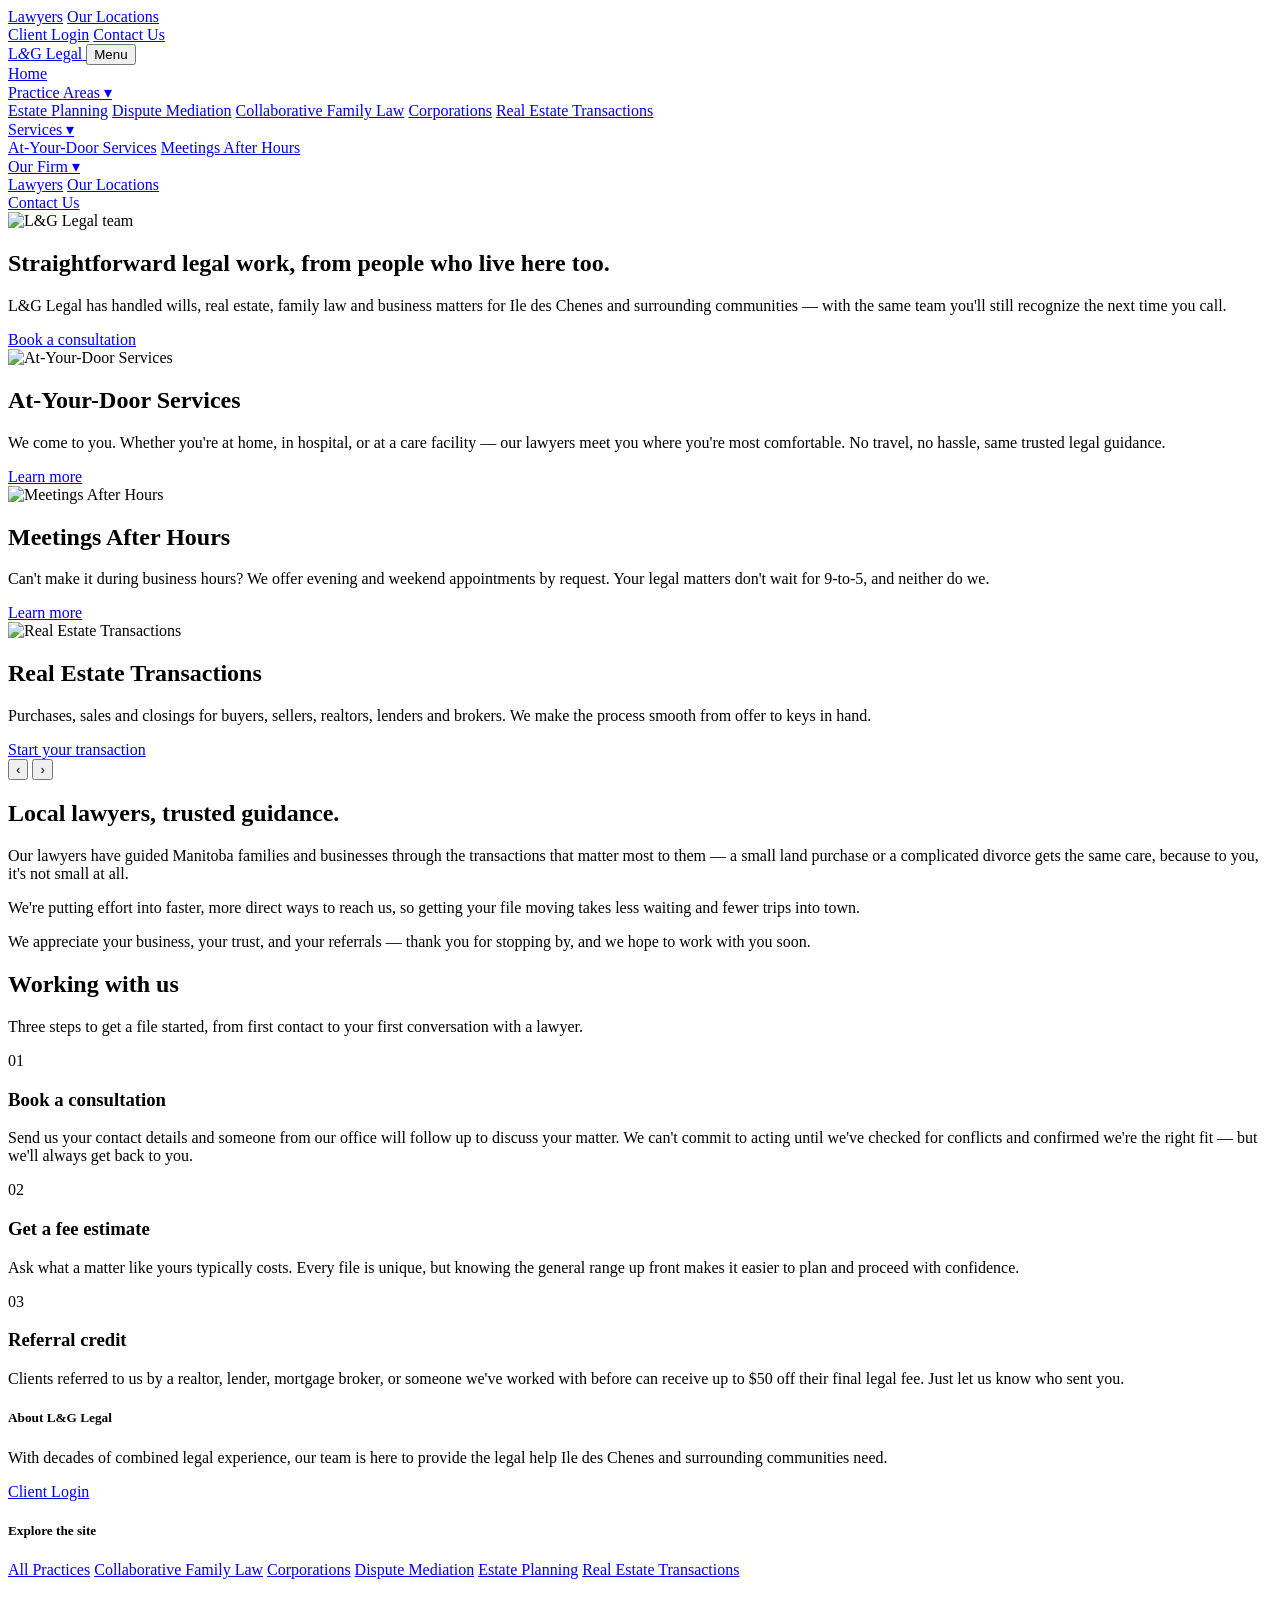
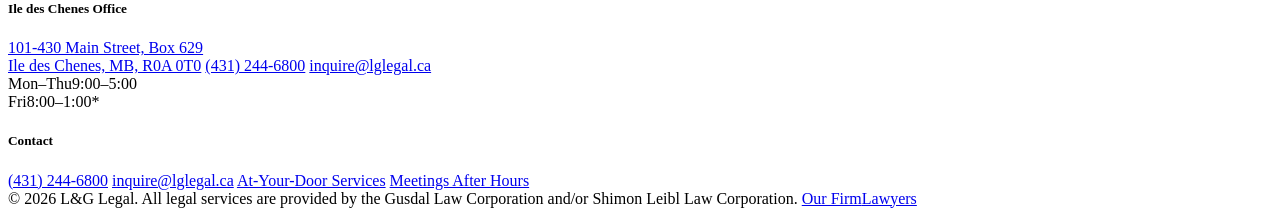
==== index.html @ 97874a37 "Add files via upload" ====
<!DOCTYPE html>
<html lang="en">
<head>
<meta charset="UTF-8">
<meta name="viewport" content="width=device-width, initial-scale=1, viewport-fit=cover">
<title>L&G Legal — Ile des Chenes, Manitoba</title>
<link rel="icon" type="image/svg+xml" href="data:image/svg+xml,<svg xmlns='http://www.w3.org/2000/svg' viewBox='0 0 100 100'><text y='.9em' font-size='90'>⚖</text></svg>">
<link rel="preconnect" href="https://fonts.googleapis.com">
<link rel="preconnect" href="https://fonts.gstatic.com" crossorigin>
<link href="https://fonts.googleapis.com/css2?family=Fraunces:ital,opsz,wght@0,9..144,400;0,9..144,500;0,9..144,600;1,9..144,500&family=Playfair+Display:ital,wght@0,400;0,500;0,600;0,700;1,400;1,500;1,600;1,700&family=Public+Sans:wght@400;500;600;700&display=swap" rel="stylesheet">
<link rel="stylesheet" href="css/styles.css">
</head>
<body>

<header class="site">
  <div class="topbar">
    <div class="wrap">
      <div class="topbar-left">
        <a href="lawyers.html">Lawyers</a>
        <a href="contact.html">Our Locations</a>
      </div>
      <div class="topbar-right">
        <a href="https://client.cosmolex.com" target="_blank" rel="noopener">Client Login</a>
        <a class="btn-contact-sm" href="contact.html">Contact Us</a>
      </div>
    </div>
  </div>
  <div class="wrap navbar">
    <a class="logo" href="index.html">
      <span class="mark">L<em>&</em>G</span>
      <span class="word">Legal</span>
    </a>
    <button class="menu-toggle" id="menuToggle" aria-expanded="false" aria-controls="mainNav">Menu</button>
    <nav class="main" id="mainNav">
      <a href="index.html">Home</a>
      <div class="has-drop" id="paDrop">
        <a href="practice-areas.html">Practice Areas <span class="caret">▾</span></a>
        <div class="dropdown">
          <a href="practice-areas.html#estate-planning">Estate Planning</a>
          <a href="practice-areas.html#dispute-mediation">Dispute Mediation</a>
          <a href="practice-areas.html#collaborative-family-law">Collaborative Family Law</a>
          <a href="practice-areas.html#corporations">Corporations</a>
          <a href="practice-areas.html#real-estate-transactions">Real Estate Transactions</a>
        </div>
      </div>
      <div class="has-drop" id="servicesDrop">
        <a href="#">Services <span class="caret">▾</span></a>
        <div class="dropdown">
          <a href="at-your-door.html">At-Your-Door Services</a>
          <a href="after-hours.html">Meetings After Hours</a>
        </div>
      </div>
      <div class="has-drop" id="firmDrop">
        <a href="lawyers.html">Our Firm <span class="caret">▾</span></a>
        <div class="dropdown">
          <a href="lawyers.html">Lawyers</a>
          <a href="contact.html">Our Locations</a>
        </div>
      </div>
      <a href="contact.html">Contact Us</a>
    </nav>
  </div>
</header>

<main>
  <section class="hero" id="home">
    <div class="hero-slider">
      <div class="slides" id="heroSlides">
        <div class="slide active" data-slide="0">
          <div class="slide-bg">
            <img src="https://encrypted-tbn0.gstatic.com/images?q=tbn:ANd9GcQMCLvrCQODWe3VtXK_-7Nd_adS1u2SfqwMgfTCoHMRag&s=10" alt="L&G Legal team">
          </div>
          <div class="slide-content">
            <h1>Straightforward legal work, from people who live here too.</h1>
            <p>L&G Legal has handled wills, real estate, family law and business matters for Ile des Chenes and surrounding communities — with the same team you'll still recognize the next time you call.</p>
            <a class="btn btn-primary" href="contact.html">Book a consultation</a>
          </div>
        </div>
        <div class="slide" data-slide="1">
          <div class="slide-bg">
            <img src="https://encrypted-tbn0.gstatic.com/images?q=tbn:ANd9GcQMCLvrCQODWe3VtXK_-7Nd_adS1u2SfqwMgfTCoHMRag&s=10" alt="At-Your-Door Services">
          </div>
          <div class="slide-content">
            <h1>At-Your-Door Services</h1>
            <p>We come to you. Whether you're at home, in hospital, or at a care facility — our lawyers meet you where you're most comfortable. No travel, no hassle, same trusted legal guidance.</p>
            <a class="btn btn-primary" href="at-your-door.html">Learn more</a>
          </div>
        </div>
        <div class="slide" data-slide="2">
          <div class="slide-bg">
            <img src="https://encrypted-tbn0.gstatic.com/images?q=tbn:ANd9GcQMCLvrCQODWe3VtXK_-7Nd_adS1u2SfqwMgfTCoHMRag&s=10" alt="Meetings After Hours">
          </div>
          <div class="slide-content">
            <h1>Meetings After Hours</h1>
            <p>Can't make it during business hours? We offer evening and weekend appointments by request. Your legal matters don't wait for 9-to-5, and neither do we.</p>
            <a class="btn btn-primary" href="after-hours.html">Learn more</a>
          </div>
        </div>
        <div class="slide" data-slide="3">
          <div class="slide-bg">
            <img src="https://encrypted-tbn0.gstatic.com/images?q=tbn:ANd9GcQMCLvrCQODWe3VtXK_-7Nd_adS1u2SfqwMgfTCoHMRag&s=10" alt="Real Estate Transactions">
          </div>
          <div class="slide-content">
            <h1>Real Estate Transactions</h1>
            <p>Purchases, sales and closings for buyers, sellers, realtors, lenders and brokers. We make the process smooth from offer to keys in hand.</p>
            <a class="btn btn-primary" href="practice-areas.html#real-estate-transactions">Start your transaction</a>
          </div>
        </div>
      </div>
      <button class="slider-nav prev" id="prevSlide" aria-label="Previous slide">‹</button>
      <button class="slider-nav next" id="nextSlide" aria-label="Next slide">›</button>
      <div class="slider-dots" id="sliderDots"></div>
    </div>
  </section>

  <section class="about" id="about">
    <div class="wrap">
      <div>
        <h2>Local lawyers, trusted guidance.</h2>
        <p>Our lawyers have guided Manitoba families and businesses through the transactions that matter most to them — a small land purchase or a complicated divorce gets the same care, because to you, it's not small at all.</p>
        <p>We're putting effort into faster, more direct ways to reach us, so getting your file moving takes less waiting and fewer trips into town.</p>
        <p>We appreciate your business, your trust, and your referrals — thank you for stopping by, and we hope to work with you soon.</p>
      </div>
    </div>
  </section>

  <section class="process" id="process">
    <div class="wrap">
      <div class="section-head">
        <h2>Working with us</h2>
        <p>Three steps to get a file started, from first contact to your first conversation with a lawyer.</p>
      </div>
      <div class="steps">
        <div class="step">
          <span class="n">01</span>
          <h3>Book a consultation</h3>
          <p>Send us your contact details and someone from our office will follow up to discuss your matter. We can't commit to acting until we've checked for conflicts and confirmed we're the right fit — but we'll always get back to you.</p>
        </div>
        <div class="step">
          <span class="n">02</span>
          <h3>Get a fee estimate</h3>
          <p>Ask what a matter like yours typically costs. Every file is unique, but knowing the general range up front makes it easier to plan and proceed with confidence.</p>
        </div>
        <div class="step">
          <span class="n">03</span>
          <h3>Referral credit</h3>
          <p>Clients referred to us by a realtor, lender, mortgage broker, or someone we've worked with before can receive up to $50 off their final legal fee. Just let us know who sent you.</p>
        </div>
      </div>
    </div>
  </section>
</main>

<footer>
  <div class="wrap">
    <div class="footer-grid">
      <div>
        <h5>About L&G Legal</h5>
        <p>With decades of combined legal experience, our team is here to provide the legal help Ile des Chenes and surrounding communities need.</p>
        <a href="https://client.cosmolex.com" target="_blank" rel="noopener">Client Login</a>
      </div>
      <div>
        <h5>Explore the site</h5>
        <a href="practice-areas.html">All Practices</a>
        <a href="practice-areas.html#collaborative-family-law">Collaborative Family Law</a>
        <a href="practice-areas.html#corporations">Corporations</a>
        <a href="practice-areas.html#dispute-mediation">Dispute Mediation</a>
        <a href="practice-areas.html#estate-planning">Estate Planning</a>
        <a href="practice-areas.html#real-estate-transactions">Real Estate Transactions</a>
      </div>
      <div>
        <h5>Ile des Chenes Office</h5>
        <a href="contact.html#ile-des-chenes" style="margin-bottom:2px;">101-430 Main Street, Box 629<br>Ile des Chenes, MB, R0A 0T0</a>
        <a href="tel:+14312446800">(431) 244-6800</a>
        <a href="mailto:inquire@lglegal.ca">inquire@lglegal.ca</a>
        <div class="foot-hours">
          <div><span>Mon–Thu</span><span>9:00–5:00</span></div>
          <div><span>Fri</span><span>8:00–1:00*</span></div>
        </div>
      </div>
      <div>
        <h5>Contact</h5>
        <a href="tel:+14312446800">(431) 244-6800</a>
        <a href="mailto:inquire@lglegal.ca">inquire@lglegal.ca</a>
        <a href="at-your-door.html">At-Your-Door Services</a>
        <a href="after-hours.html">Meetings After Hours</a>
      </div>
    </div>
    <div class="bottom-bar">
      <span id="copyLine">© 2026 L&G Legal. All legal services are provided by the Gusdal Law Corporation and/or Shimon Leibl Law Corporation.</span>
      <span><a href="lawyers.html" style="display:inline;">Our Firm</a><a href="lawyers.html" style="display:inline;">Lawyers</a></span>
    </div>
  </div>
</footer>

<script src="js/main.js"></script>
</body>
</html>
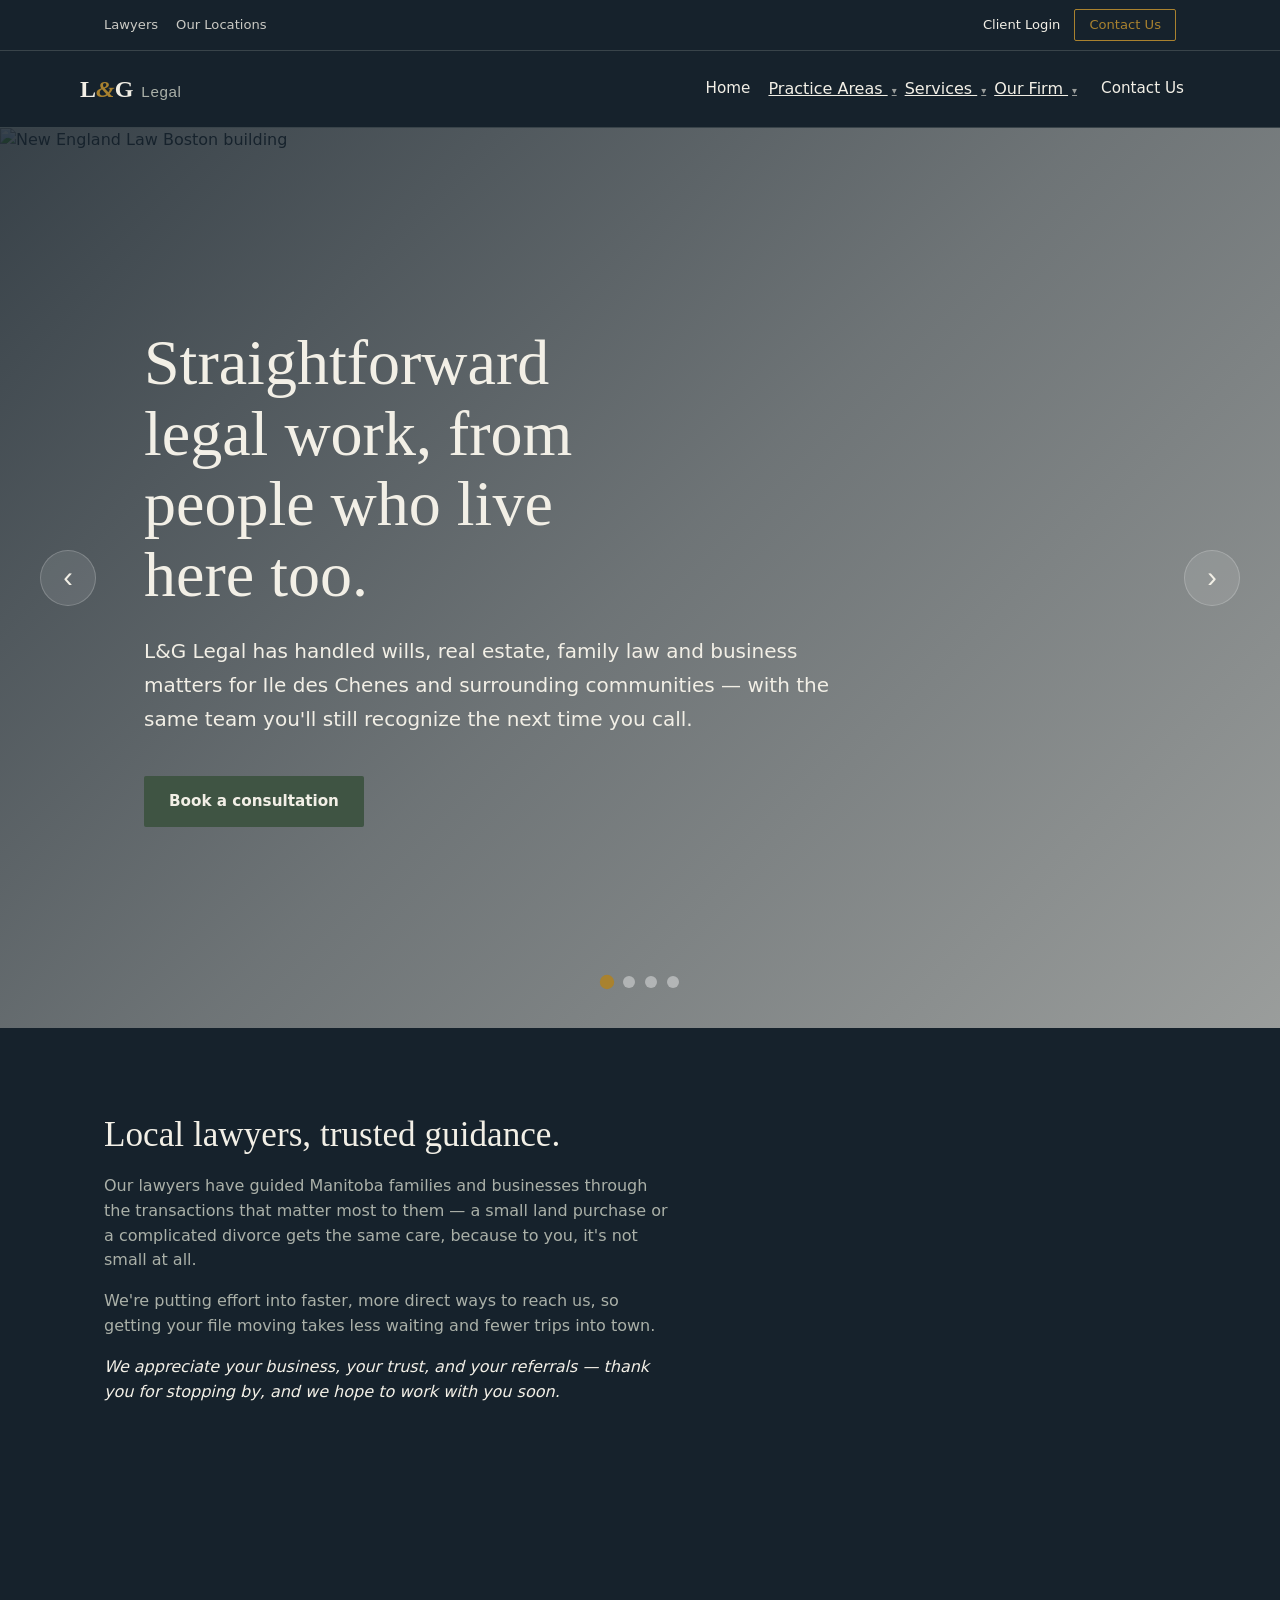
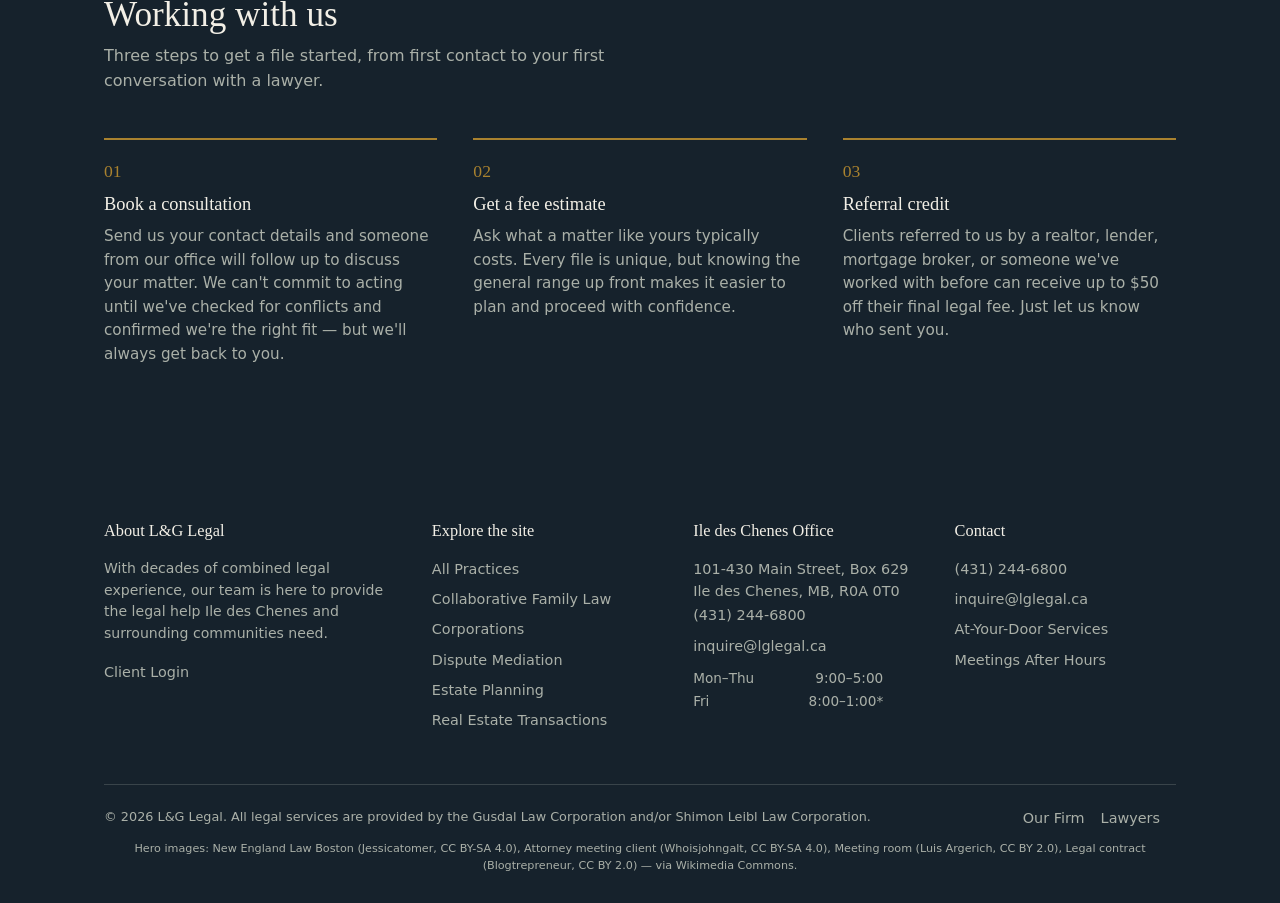
==== commit d67eb0d9: "Updated images" ====
--- a/index.html
+++ b/index.html
@@ -68,7 +68,7 @@
       <div class="slides" id="heroSlides">
         <div class="slide active" data-slide="0">
           <div class="slide-bg">
-            <img src="https://encrypted-tbn0.gstatic.com/images?q=tbn:ANd9GcQMCLvrCQODWe3VtXK_-7Nd_adS1u2SfqwMgfTCoHMRag&s=10" alt="L&G Legal team">
+            <img src="https://upload.wikimedia.org/wikipedia/commons/f/ff/New-England-Law-Boston-Stuart-Street-building.jpg" alt="New England Law Boston building">
           </div>
           <div class="slide-content">
             <h1>Straightforward legal work, from people who live here too.</h1>
@@ -78,7 +78,7 @@
         </div>
         <div class="slide" data-slide="1">
           <div class="slide-bg">
-            <img src="https://encrypted-tbn0.gstatic.com/images?q=tbn:ANd9GcQMCLvrCQODWe3VtXK_-7Nd_adS1u2SfqwMgfTCoHMRag&s=10" alt="At-Your-Door Services">
+            <img src="https://upload.wikimedia.org/wikipedia/commons/7/7a/Attorney_meets_with_client_for_estate_planning.jpg" alt="Attorney meeting with client">
           </div>
           <div class="slide-content">
             <h1>At-Your-Door Services</h1>
@@ -88,7 +88,7 @@
         </div>
         <div class="slide" data-slide="2">
           <div class="slide-bg">
-            <img src="https://encrypted-tbn0.gstatic.com/images?q=tbn:ANd9GcQMCLvrCQODWe3VtXK_-7Nd_adS1u2SfqwMgfTCoHMRag&s=10" alt="Meetings After Hours">
+            <img src="https://upload.wikimedia.org/wikipedia/commons/f/fd/Meeting_room%2C_table_and_paper_board.jpg" alt="Professional meeting room">
           </div>
           <div class="slide-content">
             <h1>Meetings After Hours</h1>
@@ -98,7 +98,7 @@
         </div>
         <div class="slide" data-slide="3">
           <div class="slide-bg">
-            <img src="https://encrypted-tbn0.gstatic.com/images?q=tbn:ANd9GcQMCLvrCQODWe3VtXK_-7Nd_adS1u2SfqwMgfTCoHMRag&s=10" alt="Real Estate Transactions">
+            <img src="https://upload.wikimedia.org/wikipedia/commons/a/a7/Legal_Contract_%26_Signature_-_Warm_Tones.jpg" alt="Legal contract signing">
           </div>
           <div class="slide-content">
             <h1>Real Estate Transactions</h1>
@@ -190,6 +190,9 @@
       <span id="copyLine">© 2026 L&G Legal. All legal services are provided by the Gusdal Law Corporation and/or Shimon Leibl Law Corporation.</span>
       <span><a href="lawyers.html" style="display:inline;">Our Firm</a><a href="lawyers.html" style="display:inline;">Lawyers</a></span>
     </div>
+    <div class="image-credits" style="text-align:center; font-size:.7rem; color:var(--text-muted-alt); padding-top:12px; max-width:1120px; margin:0 auto; padding-left:24px; padding-right:24px; line-height:1.5;">
+      Hero images: New England Law Boston (Jessicatomer, CC BY-SA 4.0), Attorney meeting client (Whoisjohngalt, CC BY-SA 4.0), Meeting room (Luis Argerich, CC BY 2.0), Legal contract (Blogtrepreneur, CC BY 2.0) — via Wikimedia Commons.
+    </div>
   </div>
 </footer>
 
--- a/css/styles.css
+++ b/css/styles.css
@@ -0,0 +1,233 @@
+:root{
+    --bg:#f2efe6; --bg-panel:#fdfcf9; --bg-alt:#16222c; --bg-alt-2:#1f303d;
+    --text:#16222c; --text-alt:#f2efe6; --text-muted:#5a6169; --text-muted-alt:#aab0a8;
+    --accent:#a9822f; --accent-2:#3f5443; --border:rgba(22,34,44,.14); --border-alt:rgba(242,239,230,.16);
+    --shadow: 0 1px 2px rgba(22,34,44,.06);
+    padding-top:env(safe-area-inset-top,0px); padding-bottom:env(safe-area-inset-bottom,0px);
+}
+@media (prefers-color-scheme: dark){
+    :root:not([data-theme="light"]){
+      --bg:#12181c; --bg-panel:#1a2329; --bg-alt:#0c1114; --bg-alt-2:#171f24;
+      --text:#eae6da; --text-alt:#eae6da; --text-muted:#a3a89c; --text-muted-alt:#8b9188;
+      --accent:#c9a24c; --accent-2:#7ba081; --border:rgba(234,230,218,.14); --border-alt:rgba(234,230,218,.12);
+      --shadow: 0 1px 2px rgba(0,0,0,.3);
+    }
+}
+:root[data-theme="dark"]{
+    --bg:#12181c; --bg-panel:#1a2329; --bg-alt:#0c1114; --bg-alt-2:#171f24;
+    --text:#eae6da; --text-alt:#eae6da; --text-muted:#a3a89c; --text-muted-alt:#8b9188;
+    --accent:#c9a24c; --accent-2:#7ba081; --border:rgba(234,230,218,.14); --border-alt:rgba(234,230,218,.12);
+}
+*{box-sizing:border-box;}
+html{scroll-behavior:smooth; scroll-padding-top:calc(96px + env(safe-area-inset-top,0px));}
+body{margin:0; background:var(--bg); color:var(--text); font-family:'Public Sans',system-ui,sans-serif; line-height:1.55; -webkit-font-smoothing:antialiased;}
+h1,h2,h3{font-family:'Fraunces',Georgia,serif; font-weight:500; line-height:1.08; margin:0;}
+a{color:inherit;}
+img,svg{max-width:100%;}
+.wrap{max-width:1120px; margin:0 auto; padding:0 24px;}
+section{padding:88px 0;}
+@media(max-width:720px){ section{padding:56px 0;} }
+
+/* header */
+header.site{position:sticky; top:0; z-index:40; background:var(--bg-alt); color:var(--text-alt); border-bottom:1px solid var(--border-alt);}
+.topbar{border-bottom:1px solid var(--border-alt); font-size:.82rem;}
+.topbar .wrap{display:flex; align-items:center; justify-content:space-between; gap:16px; padding-top:9px; padding-bottom:9px; padding-top:calc(9px + env(safe-area-inset-top,0px));}
+.topbar-left{display:flex; gap:18px; flex-wrap:wrap;}
+.topbar-left a{opacity:.82; text-decoration:none;}
+.topbar-left a:hover{opacity:1; color:var(--accent);}
+.serving{display:flex; align-items:center; gap:8px; opacity:.8;}
+.pill{border:1px solid var(--border-alt); border-radius:20px; padding:3px 11px; text-decoration:none; opacity:.85;}
+.pill:hover{border-color:var(--accent); color:var(--accent); opacity:1;}
+.topbar-right{display:flex; align-items:center; gap:14px;}
+.topbar-right a{text-decoration:none;}
+.btn-contact-sm{border:1px solid var(--accent); color:var(--accent); padding:5px 14px; border-radius:2px;}
+.btn-contact-sm:hover{background:var(--accent); color:var(--bg-alt);}
+.navbar{display:flex; align-items:center; justify-content:space-between; padding:16px 0;}
+.logo{display:flex; align-items:baseline; gap:8px; text-decoration:none; font-family:'Playfair Display',Georgia,serif;}
+.logo .mark{font-size:1.5rem; font-weight:600; color:var(--text-alt);}
+.logo .mark em{font-style:italic; color:var(--accent);}
+.logo .word{font-size:.95rem; letter-spacing:.04em; color:var(--text-muted-alt); font-family:'Public Sans',sans-serif;}
+nav.main{display:flex; gap:2px; align-items:center;}
+nav.main > a{position:relative; padding:10px 16px; text-decoration:none; font-size:.95rem;}
+nav.main > .has-drop{display:flex; align-items:center;}
+nav.main > .has-drop > a{padding-right:6px;}
+nav.main > .has-drop:hover .dropdown, nav.main > .has-drop:focus-within .dropdown{display:block;}
+.dropdown{display:none; position:absolute; top:100%; left:0; background:var(--bg-alt-2); border:1px solid var(--border-alt); min-width:230px; padding:6px 0; box-shadow:0 8px 24px rgba(0,0,0,.25);}
+.dropdown a{display:block; padding:9px 18px; font-size:.9rem; text-decoration:none; color:var(--text-alt); opacity:.85;}
+.dropdown a:hover{opacity:1; color:var(--accent); background:rgba(255,255,255,.03);}
+.has-drop{position:relative;}
+.caret{font-size:.62rem; margin-left:4px; opacity:.6;}
+.menu-toggle{display:none; background:none; border:1px solid var(--border-alt); color:var(--text-alt); padding:8px 10px; border-radius:2px;}
+@media(max-width:900px){
+    nav.main{display:none; position:absolute; left:0; right:0; top:100%; background:var(--bg-alt); flex-direction:column; align-items:stretch; border-bottom:1px solid var(--border-alt); padding:6px 0;}
+    nav.main.open{display:flex;}
+    nav.main > a, nav.main > .has-drop > a{padding:12px 24px;}
+    .dropdown{position:static; display:block; border:none; background:rgba(255,255,255,.02); box-shadow:none;}
+    .has-drop:hover .dropdown, .has-drop .dropdown{display:none;}
+    .has-drop.open .dropdown{display:block;}
+    .menu-toggle{display:block;}
+    .topbar-left{display:none;}
+}
+
+/* hero slider */
+.hero{padding:0; overflow:hidden;}
+.hero-slider{position:relative; width:100%; height:100vh; min-height:600px;}
+.slides{display:flex; width:100%; height:100%; transition:transform .6s cubic-bezier(.25,.46,.45,.94);}
+.slide{position:relative; flex:0 0 100%; width:100%; height:100%;}
+.slide-bg{position:absolute; inset:0; z-index:0;}
+.slide-bg img{width:100%; height:100%; object-fit:cover;}
+.slide-bg::after{content:""; position:absolute; inset:0; background:linear-gradient(135deg, rgba(22,34,44,.85) 0%, rgba(22,34,44,.6) 50%, rgba(22,34,44,.4) 100%);}
+@media (prefers-color-scheme: dark){
+    .slide-bg::after{background:linear-gradient(135deg, rgba(18,24,28,.9) 0%, rgba(18,24,28,.7) 50%, rgba(18,24,28,.5) 100%);}
+}
+.slide-content{position:relative; z-index:1; display:flex; flex-direction:column; justify-content:center; align-items:flex-start; height:100%; padding:0 5vw; max-width:1120px; margin:0 auto; color:var(--text-alt); text-align:left;}
+.slide-content h1{font-size:clamp(2.2rem,5vw,4rem); max-width:14ch; line-height:1.1; margin:0 0 1.5rem; font-weight:500; animation:slideUp .8s ease forwards; opacity:0; transform:translateY(30px);}
+.slide-content p{font-size:clamp(1rem,2vw,1.25rem); max-width:55ch; line-height:1.7; margin:0 0 2.5rem; opacity:.9; animation:slideUp .8s .15s ease forwards; opacity:0; transform:translateY(30px);}
+.slide-content .btn{animation:slideUp .8s .3s ease forwards; opacity:0; transform:translateY(30px);}
+@keyframes slideUp{to{opacity:1; transform:none;}}
+.slide:not(.active) .slide-content h1,
+.slide:not(.active) .slide-content p,
+.slide:not(.active) .slide-content .btn{animation:none; opacity:0; transform:translateY(30px);}
+.slide.active .slide-content h1,
+.slide.active .slide-content p,
+.slide.active .slide-content .btn{animation:slideUp .8s ease forwards;}
+.slide.active .slide-content p{animation-delay:.15s;}
+.slide.active .slide-content .btn{animation-delay:.3s;}
+@media (prefers-reduced-motion:reduce){
+    .slide-content h1,.slide-content p,.slide-content .btn{animation:none; opacity:1; transform:none;}
+}
+.slider-nav{position:absolute; top:50%; transform:translateY(-50%); z-index:10; width:56px; height:56px; border-radius:50%; background:rgba(255,255,255,.1); border:1px solid rgba(255,255,255,.2); color:var(--text-alt); font-size:1.8rem; cursor:pointer; display:flex; align-items:center; justify-content:center; transition:background .2s, border-color .2s;}
+.slider-nav:hover{background:var(--accent); border-color:var(--accent);}
+.slider-nav.prev{left:40px;}
+.slider-nav.next{right:40px;}
+@media(max-width:720px){
+    .slider-nav{width:44px; height:44px; font-size:1.4rem;}
+    .slider-nav.prev{left:16px;}
+    .slider-nav.next{right:16px;}
+}
+.slider-dots{position:absolute; bottom:40px; left:50%; transform:translateX(-50%); display:flex; gap:10px; z-index:10;}
+.slider-dots button{width:12px; height:12px; border-radius:50%; border:none; background:rgba(255,255,255,.4); cursor:pointer; transition:background .2s, transform .2s;}
+.slider-dots button.active{background:var(--accent); transform:scale(1.2);}
+.slider-dots button:hover{background:var(--accent);}
+@media(max-width:720px){ .slider-dots{bottom:24px;} }
+
+/* about */
+.about{background:var(--bg-alt); color:var(--text-alt);}
+.about .wrap{display:grid; grid-template-columns:1.3fr .7fr; gap:64px;}
+@media(max-width:860px){ .about .wrap{grid-template-columns:1fr; gap:40px;} }
+.about h2{font-size:clamp(1.6rem,3vw,2.2rem); margin-bottom:20px;}
+.about p{color:var(--text-muted-alt); max-width:56ch; margin:0 0 16px;}
+.about p:last-of-type{color:var(--text-alt); font-style:italic;}
+.stat{border-left:2px solid var(--accent); padding-left:22px;}
+.stat .num{font-family:'Fraunces',serif; font-size:3rem; color:var(--accent); display:block;}
+.stat .label{color:var(--text-muted-alt); font-size:.95rem;}
+
+/* practice areas — ledger rows */
+.section-head{max-width:52ch; margin-bottom:44px;}
+.section-head h2{font-size:clamp(1.6rem,3vw,2.2rem);}
+.section-head p{color:var(--text-muted); margin-top:10px;}
+.ledger{border-top:1px solid var(--border);}
+.ledger-row{display:grid; grid-template-columns:260px 1fr auto; gap:24px; align-items:center; padding:26px 0; border-bottom:1px solid var(--border);}
+@media(max-width:720px){ .ledger-row{grid-template-columns:1fr; gap:8px;} }
+.ledger-row h3{font-size:1.25rem; font-weight:500;}
+.ledger-row p{margin:0; color:var(--text-muted); font-size:.96rem;}
+.ledger-row a.ask{text-decoration:none; color:var(--accent-2); font-size:.9rem; font-weight:600; white-space:nowrap; border-bottom:1px solid transparent;}
+.ledger-row a.ask:hover{border-color:var(--accent-2);}
+
+/* real estate callout */
+.re-callout{background:var(--bg-panel); border-top:1px solid var(--border); border-bottom:1px solid var(--border);}
+.re-callout .wrap{display:grid; grid-template-columns:1fr 1fr 1fr; gap:36px;}
+@media(max-width:860px){ .re-callout .wrap{grid-template-columns:1fr;} }
+.re-intro h2{font-size:1.5rem; max-width:16ch;}
+.re-intro p{color:var(--text-muted); margin-top:14px;}
+.re-intro a{color:var(--accent-2); font-weight:600; text-decoration:none;}
+.re-card{border-left:2px solid var(--accent); padding-left:20px;}
+.re-card h4{font-family:'Fraunces',serif; font-weight:500; font-size:1.15rem; margin:0 0 8px;}
+.re-card a{display:block; text-decoration:none; color:var(--text); margin-bottom:4px;}
+.re-card a:hover{color:var(--accent-2);}
+.re-card .addr{color:var(--text-muted); font-size:.92rem; margin-top:6px;}
+
+/* services pages */
+.services-hero{background:var(--bg-alt); color:var(--text-alt); padding:120px 0 80px; text-align:center;}
+.services-hero h1{font-size:clamp(2.5rem,5vw,4rem); margin-bottom:1rem;}
+.services-hero p{font-size:clamp(1.1rem,2vw,1.3rem); max-width:60ch; margin:0 auto; opacity:.9;}
+.services-content{padding:80px 0;}
+.services-grid{display:grid; grid-template-columns:repeat(auto-fit, minmax(300px, 1fr)); gap:40px; margin-top:40px;}
+.service-card{background:var(--bg-panel); border:1px solid var(--border); padding:40px; border-radius:4px; transition:transform .2s, box-shadow .2s;}
+.service-card:hover{transform:translateY(-4px); box-shadow:0 12px 32px rgba(22,34,44,.1);}
+.service-card h3{font-family:'Fraunces',serif; font-size:1.5rem; margin-bottom:1rem; color:var(--text);}
+.service-card p{color:var(--text-muted); line-height:1.7;}
+.service-card .btn{margin-top:20px;}
+
+/* lawyers */
+.lawyers-grid{display:grid; grid-template-columns:repeat(3,1fr); gap:44px; margin-top:8px;}
+@media(max-width:860px){ .lawyers-grid{grid-template-columns:1fr; gap:40px;} }
+.avatar{width:76px; height:76px; border-radius:50%; border:1.5px solid var(--accent); display:flex; align-items:center; justify-content:center; font-family:'Fraunces',serif; font-size:1.4rem; color:var(--accent); margin-bottom:18px;}
+.lawyer h3{font-size:1.3rem; margin-bottom:4px; font-weight:500;}
+.lawyer .role{color:var(--accent-2); font-size:.85rem; font-weight:600; margin-bottom:12px; display:block;}
+.lawyer p{color:var(--text-muted); font-size:.96rem; margin:0;}
+
+/* process */
+.process{background:var(--bg-alt); color:var(--text-alt);}
+.process .section-head p{color:var(--text-muted-alt);}
+.steps{display:grid; grid-template-columns:repeat(3,1fr); gap:36px; counter-reset:step;}
+@media(max-width:860px){ .steps{grid-template-columns:1fr;} }
+.step{border-top:2px solid var(--accent); padding-top:18px;}
+.step .n{font-family:'Fraunces',serif; color:var(--accent); font-size:1.1rem; display:block; margin-bottom:10px;}
+.step h3{font-size:1.15rem; font-weight:500; margin-bottom:10px;}
+.step p{color:var(--text-muted-alt); font-size:.95rem; margin:0;}
+
+/* contact */
+.contact .wrap{display:grid; grid-template-columns:1fr 1fr; gap:60px; align-items:start;}
+@media(max-width:900px){ .contact .wrap{grid-template-columns:1fr;} }
+.offices{display:grid; gap:26px; margin-top:30px;}
+.office{border:1px solid var(--border); padding:22px 24px; background:var(--bg-panel);}
+.office h4{font-family:'Fraunces',serif; font-weight:500; font-size:1.15rem; margin-bottom:10px;}
+.office .addr, .office .phone, .office a{display:block; color:var(--text-muted); text-decoration:none; font-size:.95rem; margin-bottom:4px;}
+.office a:hover{color:var(--accent-2);}
+.hours{margin-top:12px; font-size:.88rem; color:var(--text-muted); border-top:1px solid var(--border); padding-top:12px;}
+.hours div{display:flex; justify-content:space-between; max-width:220px; padding:2px 0;}
+.hours .note{margin-top:8px; font-size:.78rem;}
+
+.form-panel{background:var(--bg-panel); border:1px solid var(--border); padding:32px;}
+.form-panel h3{font-size:1.3rem; font-weight:500; margin-bottom:6px;}
+.form-panel > p{color:var(--text-muted); font-size:.92rem; margin:0 0 24px;}
+.field-row{display:grid; grid-template-columns:1fr 1fr; gap:16px;}
+@media(max-width:520px){ .field-row{grid-template-columns:1fr;} }
+label{display:block; font-size:.8rem; color:var(--text-muted); margin-bottom:5px;}
+.req{color:var(--accent);}
+input, textarea{width:100%; border:none; border-bottom:1px solid var(--border); background:transparent; padding:9px 2px; font:inherit; color:var(--text); margin-bottom:20px;}
+input:focus, textarea:focus{outline:none; border-bottom-color:var(--accent);}
+textarea{resize:vertical; min-height:90px;}
+button[type="submit"]{background:var(--accent-2); color:#f2efe6; border:none; padding:13px 26px; font-size:.95rem; font-weight:600; cursor:pointer; border-radius:2px;}
+button[type="submit"]:hover{background:#324a37;}
+button:focus-visible, a:focus-visible, input:focus-visible, textarea:focus-visible{outline:2px solid var(--accent); outline-offset:2px;}
+.thanks{display:none; padding:20px 0;}
+.thanks.show{display:block;}
+.thanks h3{margin-bottom:8px;}
+
+/* footer */
+footer{background:var(--bg-alt); color:var(--text-muted-alt); padding:64px 0 28px; padding-bottom:calc(28px + env(safe-area-inset-bottom,0px));}
+.footer-grid{display:grid; grid-template-columns:1.3fr 1fr 1fr 1fr; gap:40px;}
+@media(max-width:860px){ .footer-grid{grid-template-columns:1fr 1fr; row-gap:36px;} }
+@media(max-width:520px){ .footer-grid{grid-template-columns:1fr;} }
+footer h5{color:var(--text-alt); font-family:'Fraunces',serif; font-weight:500; font-size:1.02rem; margin:0 0 14px;}
+footer a{display:block; text-decoration:none; color:var(--text-muted-alt); font-size:.9rem; margin-bottom:8px;}
+footer a:hover{color:var(--accent);}
+footer p{font-size:.88rem; margin:0 0 16px;}
+.foot-hours{font-size:.85rem; margin-top:10px;}
+.foot-hours div{display:flex; justify-content:space-between; max-width:190px; padding:1px 0;}
+.bottom-bar{border-top:1px solid var(--border-alt); margin-top:44px; padding-top:22px; font-size:.8rem; display:flex; justify-content:space-between; flex-wrap:wrap; gap:10px;}
+.bottom-bar a{display:inline; margin-right:16px;}
+
+/* btn */
+.btn{display:inline-block; padding:13px 24px; text-decoration:none; font-size:.95rem; font-weight:600; border-radius:2px; border:1px solid transparent;}
+.btn-primary{background:var(--accent-2); color:#f2efe6;}
+.btn-primary:hover{background:#324a37;}
+.btn-outline{border-color:var(--border); color:var(--text);}
+.btn-outline:hover{border-color:var(--accent); color:var(--accent);}
+
+/* page header for subpages */
+.page-header{background:var(--bg-alt); color:var(--text-alt); padding:100px 0 60px; text-align:center;}
+.page-header h1{font-size:clamp(2.5rem,5vw,4rem); margin-bottom:1rem;}
+.page-header p{font-size:clamp(1.1rem,2vw,1.3rem); max-width:60ch; margin:0 auto; opacity:.9;}
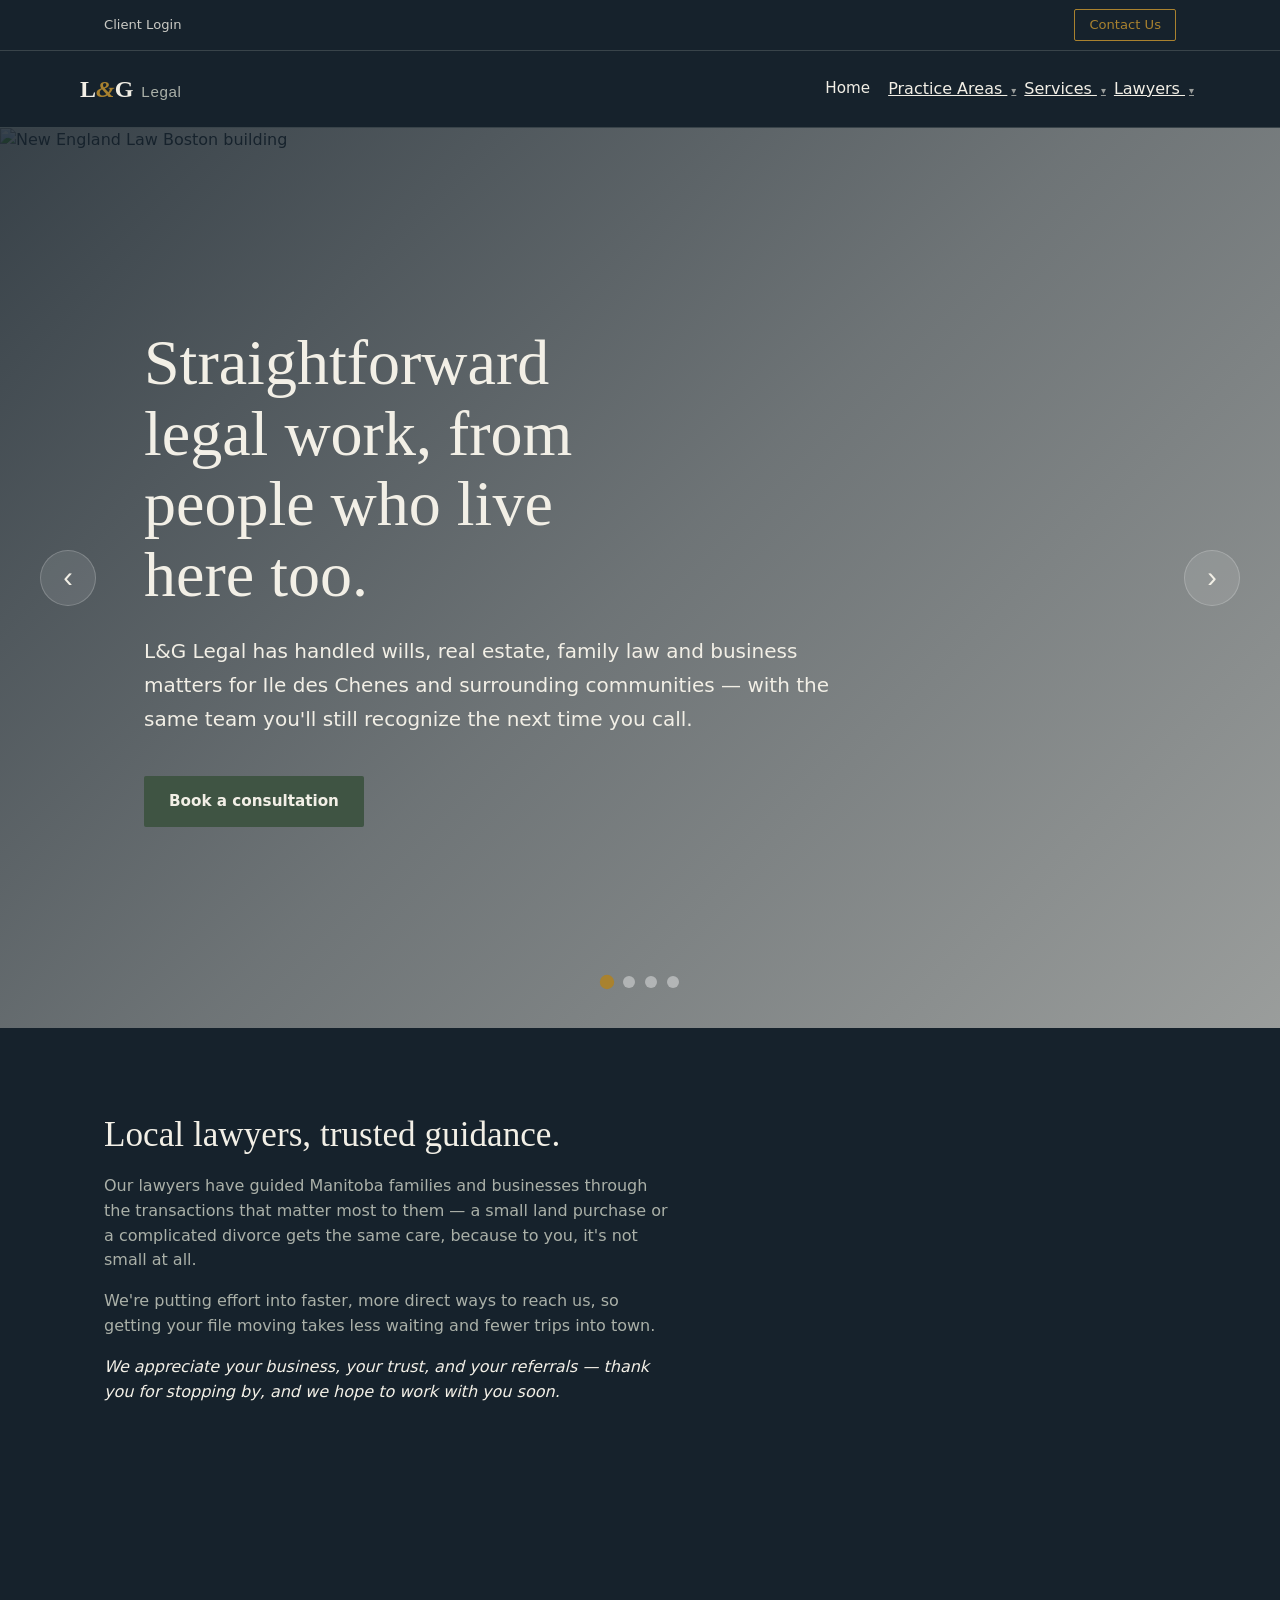
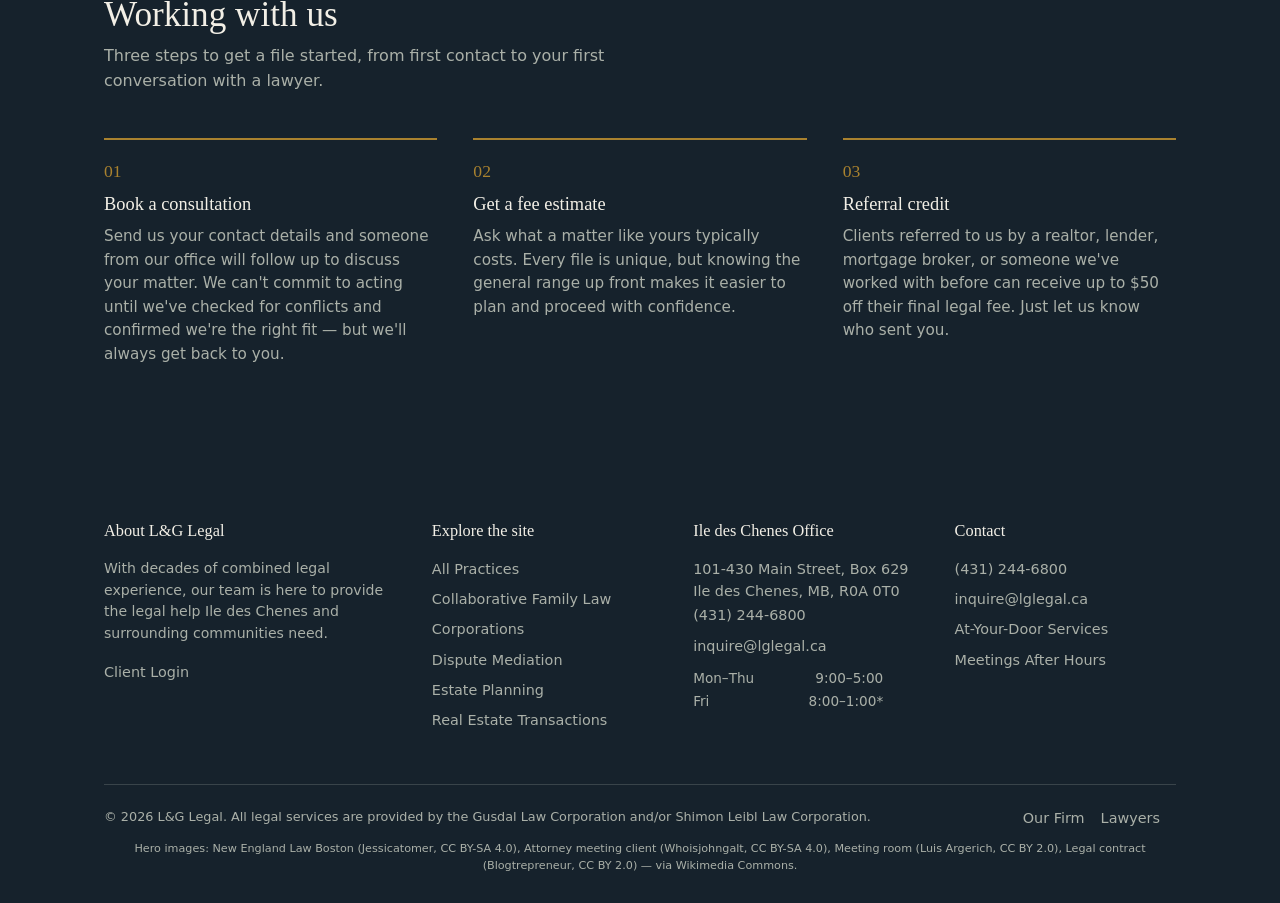
==== commit 57c75415: "Add files via upload" ====
--- a/index.html
+++ b/index.html
@@ -16,11 +16,9 @@
   <div class="topbar">
     <div class="wrap">
       <div class="topbar-left">
-        <a href="lawyers.html">Lawyers</a>
-        <a href="contact.html">Our Locations</a>
+        <a href="https://client.cosmolex.com" target="_blank" rel="noopener">Client Login</a>
       </div>
       <div class="topbar-right">
-        <a href="https://client.cosmolex.com" target="_blank" rel="noopener">Client Login</a>
         <a class="btn-contact-sm" href="contact.html">Contact Us</a>
       </div>
     </div>
@@ -36,11 +34,11 @@
       <div class="has-drop" id="paDrop">
         <a href="practice-areas.html">Practice Areas <span class="caret">▾</span></a>
         <div class="dropdown">
-          <a href="practice-areas.html#estate-planning">Estate Planning</a>
-          <a href="practice-areas.html#dispute-mediation">Dispute Mediation</a>
-          <a href="practice-areas.html#collaborative-family-law">Collaborative Family Law</a>
-          <a href="practice-areas.html#corporations">Corporations</a>
-          <a href="practice-areas.html#real-estate-transactions">Real Estate Transactions</a>
+          <a href="estate-planning.html">Estate Planning</a>
+          <a href="dispute-mediation.html">Dispute Mediation</a>
+          <a href="collaborative-family-law.html">Collaborative Family Law</a>
+          <a href="corporations.html">Corporations</a>
+          <a href="real-estate-transactions.html">Real Estate Transactions</a>
         </div>
       </div>
       <div class="has-drop" id="servicesDrop">
@@ -51,13 +49,11 @@
         </div>
       </div>
       <div class="has-drop" id="firmDrop">
-        <a href="lawyers.html">Our Firm <span class="caret">▾</span></a>
+        <a href="lawyers.html" class="nav-btn">Lawyers <span class="caret">▾</span></a>
         <div class="dropdown">
           <a href="lawyers.html">Lawyers</a>
-          <a href="contact.html">Our Locations</a>
         </div>
       </div>
-      <a href="contact.html">Contact Us</a>
     </nav>
   </div>
 </header>
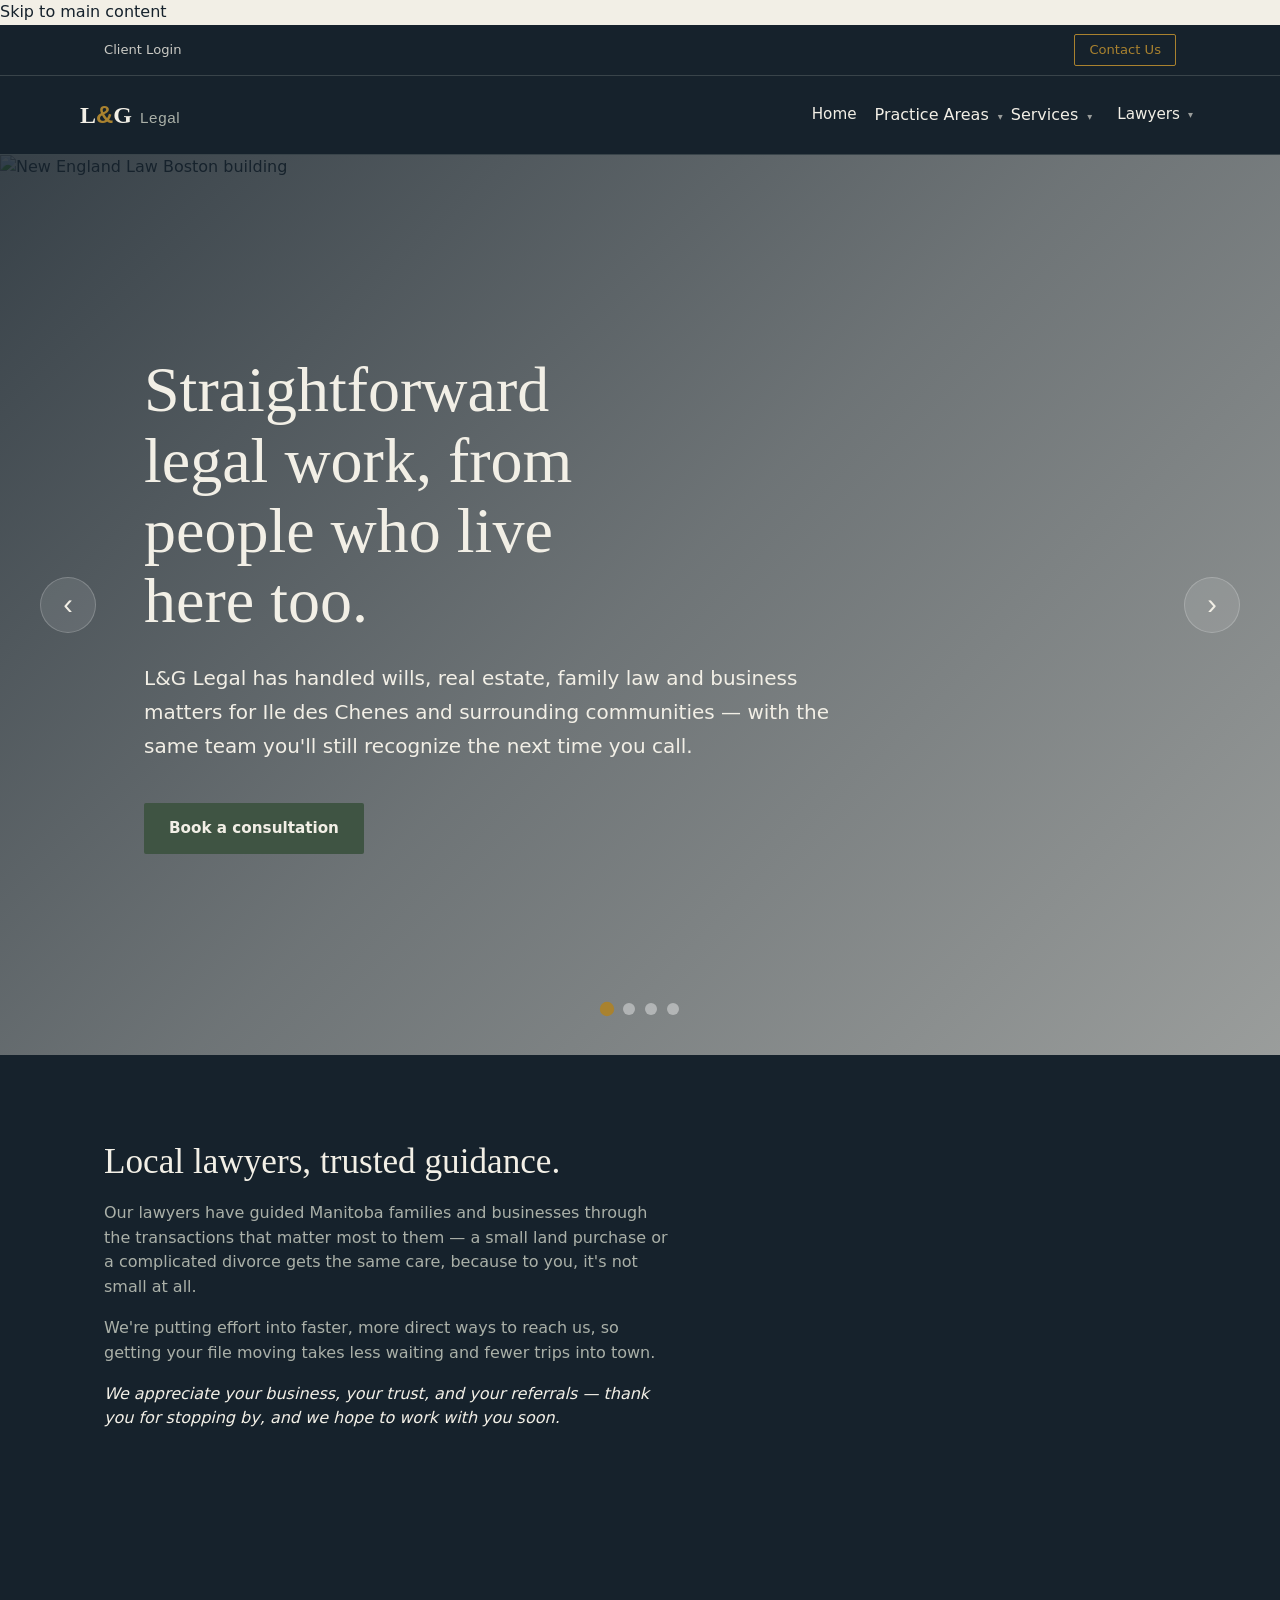
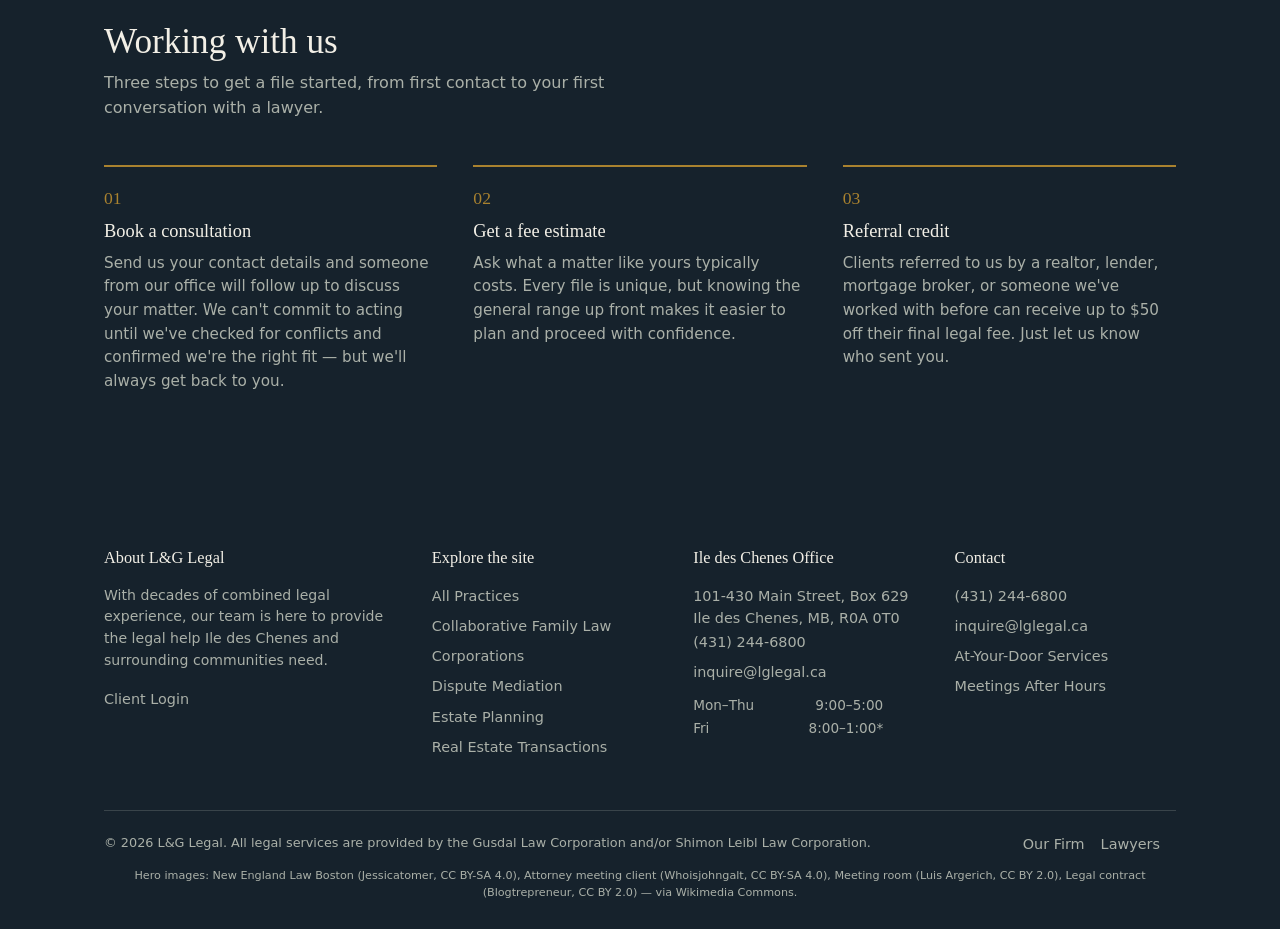
==== commit 8298b1bd: "Add files via upload" ====
--- a/index.html
+++ b/index.html
@@ -3,14 +3,22 @@
 <head>
 <meta charset="UTF-8">
 <meta name="viewport" content="width=device-width, initial-scale=1, viewport-fit=cover">
+<meta name="theme-color" content="#16222c">
+<meta name="apple-mobile-web-app-capable" content="yes">
+<meta name="apple-mobile-web-app-status-bar-style" content="black-translucent">
+<meta name="apple-mobile-web-app-title" content="L&G Legal">
+<meta name="mobile-web-app-capable" content="yes">
+<link rel="manifest" href="manifest.json">
+<link rel="apple-touch-icon" href="images/icon-192.png">
+<link rel="icon" type="image/svg+xml" href="data:image/svg+xml,<svg xmlns='http://www.w3.org/2000/svg' viewBox='0 0 100 100'><text y='.9em' font-size='90'>⚖</text></svg>">
 <title>L&G Legal — Ile des Chenes, Manitoba</title>
-<link rel="icon" type="image/svg+xml" href="data:image/svg+xml,<svg xmlns='http://www.w3.org/2000/svg' viewBox='0 0 100 100'><text y='.9em' font-size='90'>⚖</text></svg>">
 <link rel="preconnect" href="https://fonts.googleapis.com">
 <link rel="preconnect" href="https://fonts.gstatic.com" crossorigin>
 <link href="https://fonts.googleapis.com/css2?family=Fraunces:ital,opsz,wght@0,9..144,400;0,9..144,500;0,9..144,600;1,9..144,500&family=Playfair+Display:ital,wght@0,400;0,500;0,600;0,700;1,400;1,500;1,600;1,700&family=Public+Sans:wght@400;500;600;700&display=swap" rel="stylesheet">
 <link rel="stylesheet" href="css/styles.css">
 </head>
 <body>
+<a href="#main" class="skip-link">Skip to main content</a>
 
 <header class="site">
   <div class="topbar">
@@ -58,7 +66,7 @@
   </div>
 </header>
 
-<main>
+<main id="main">
   <section class="hero" id="home">
     <div class="hero-slider">
       <div class="slides" id="heroSlides">
--- a/css/styles.css
+++ b/css/styles.css
@@ -22,7 +22,7 @@
 html{scroll-behavior:smooth; scroll-padding-top:calc(96px + env(safe-area-inset-top,0px));}
 body{margin:0; background:var(--bg); color:var(--text); font-family:'Public Sans',system-ui,sans-serif; line-height:1.55; -webkit-font-smoothing:antialiased;}
 h1,h2,h3{font-family:'Fraunces',Georgia,serif; font-weight:500; line-height:1.08; margin:0;}
-a{color:inherit;}
+a{color:inherit; text-decoration:none;}
 img,svg{max-width:100%;}
 .wrap{max-width:1120px; margin:0 auto; padding:0 24px;}
 section{padding:88px 0;}
@@ -45,7 +45,7 @@
 .navbar{display:flex; align-items:center; justify-content:space-between; padding:16px 0;}
 .logo{display:flex; align-items:baseline; gap:8px; text-decoration:none; font-family:'Playfair Display',Georgia,serif;}
 .logo .mark{font-size:1.5rem; font-weight:600; color:var(--text-alt);}
-.logo .mark em{font-style:italic; color:var(--accent);}
+.logo .mark em{font-family:Arial,sans-serif; font-style:normal; color:var(--accent);}
 .logo .word{font-size:.95rem; letter-spacing:.04em; color:var(--text-muted-alt); font-family:'Public Sans',sans-serif;}
 nav.main{display:flex; gap:2px; align-items:center;}
 nav.main > a{position:relative; padding:10px 16px; text-decoration:none; font-size:.95rem;}
@@ -57,11 +57,13 @@
 .dropdown a:hover{opacity:1; color:var(--accent); background:rgba(255,255,255,.03);}
 .has-drop{position:relative;}
 .caret{font-size:.62rem; margin-left:4px; opacity:.6;}
+.nav-btn{display:inline-flex; align-items:center; gap:4px; padding:10px 16px; font-size:.95rem; font-weight:500; color:var(--text-alt); background:transparent; border:1px solid transparent; border-radius:2px; text-decoration:none; transition:background .2s, border-color .2s;}
+.nav-btn:hover{background:rgba(255,255,255,.1); border-color:rgba(255,255,255,.2);}
 .menu-toggle{display:none; background:none; border:1px solid var(--border-alt); color:var(--text-alt); padding:8px 10px; border-radius:2px;}
 @media(max-width:900px){
     nav.main{display:none; position:absolute; left:0; right:0; top:100%; background:var(--bg-alt); flex-direction:column; align-items:stretch; border-bottom:1px solid var(--border-alt); padding:6px 0;}
     nav.main.open{display:flex;}
-    nav.main > a, nav.main > .has-drop > a{padding:12px 24px;}
+    nav.main > a, nav.main > .has-drop > a, nav.main > .has-drop > .nav-btn{padding:12px 24px; display:flex; align-items:center; justify-content:space-between;}
     .dropdown{position:static; display:block; border:none; background:rgba(255,255,255,.02); box-shadow:none;}
     .has-drop:hover .dropdown, .has-drop .dropdown{display:none;}
     .has-drop.open .dropdown{display:block;}
@@ -162,7 +164,7 @@
 /* lawyers */
 .lawyers-grid{display:grid; grid-template-columns:repeat(3,1fr); gap:44px; margin-top:8px;}
 @media(max-width:860px){ .lawyers-grid{grid-template-columns:1fr; gap:40px;} }
-.avatar{width:76px; height:76px; border-radius:50%; border:1.5px solid var(--accent); display:flex; align-items:center; justify-content:center; font-family:'Fraunces',serif; font-size:1.4rem; color:var(--accent); margin-bottom:18px;}
+.avatar{width:76px; height:76px; border-radius:50%; border:1.5px solid var(--accent); background-size:cover; background-position:center; background-repeat:no-repeat; margin-bottom:18px;}
 .lawyer h3{font-size:1.3rem; margin-bottom:4px; font-weight:500;}
 .lawyer .role{color:var(--accent-2); font-size:.85rem; font-weight:600; margin-bottom:12px; display:block;}
 .lawyer p{color:var(--text-muted); font-size:.96rem; margin:0;}
@@ -230,4 +232,4 @@
 /* page header for subpages */
 .page-header{background:var(--bg-alt); color:var(--text-alt); padding:100px 0 60px; text-align:center;}
 .page-header h1{font-size:clamp(2.5rem,5vw,4rem); margin-bottom:1rem;}
-.page-header p{font-size:clamp(1.1rem,2vw,1.3rem); max-width:60ch; margin:0 auto; opacity:.9;}
+.page-header p{font-size:clamp(1.1rem,2vw,1.3rem); max-width:60ch; margin:0 auto; opacity:.9;}
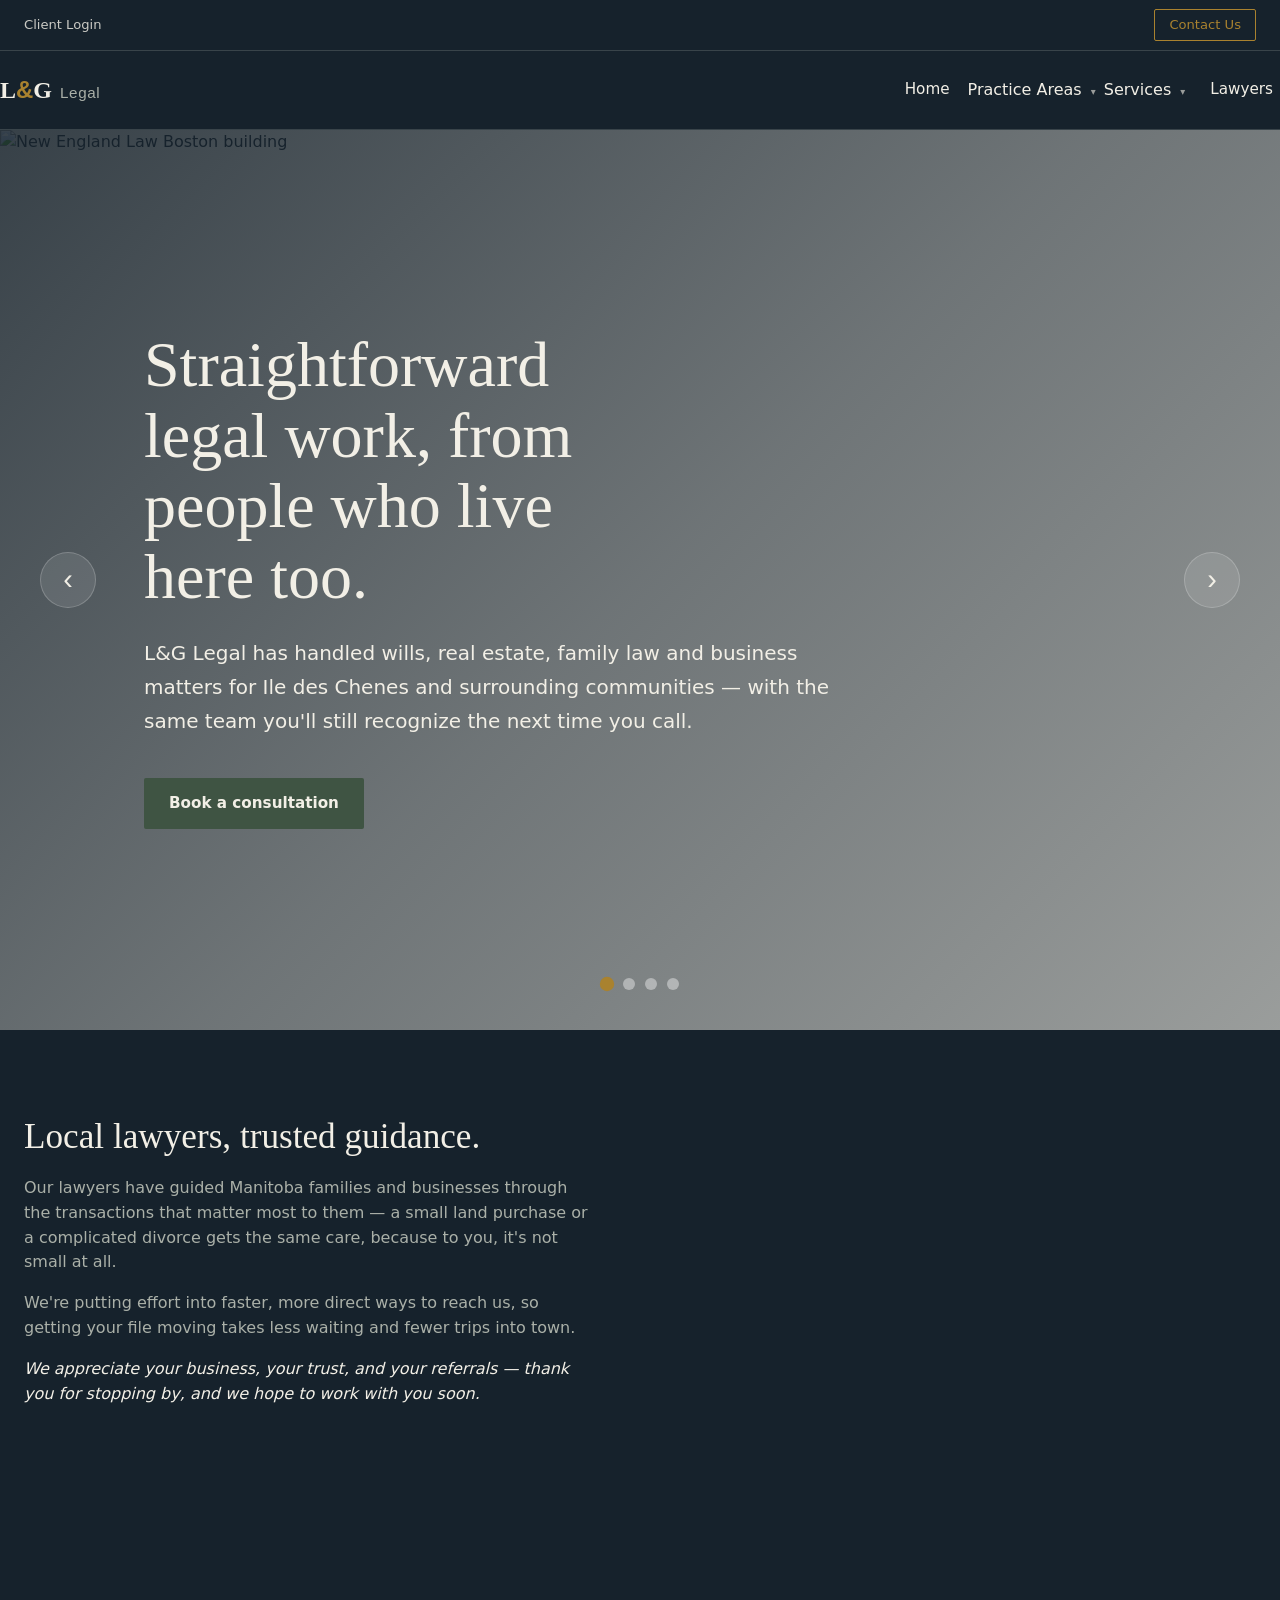
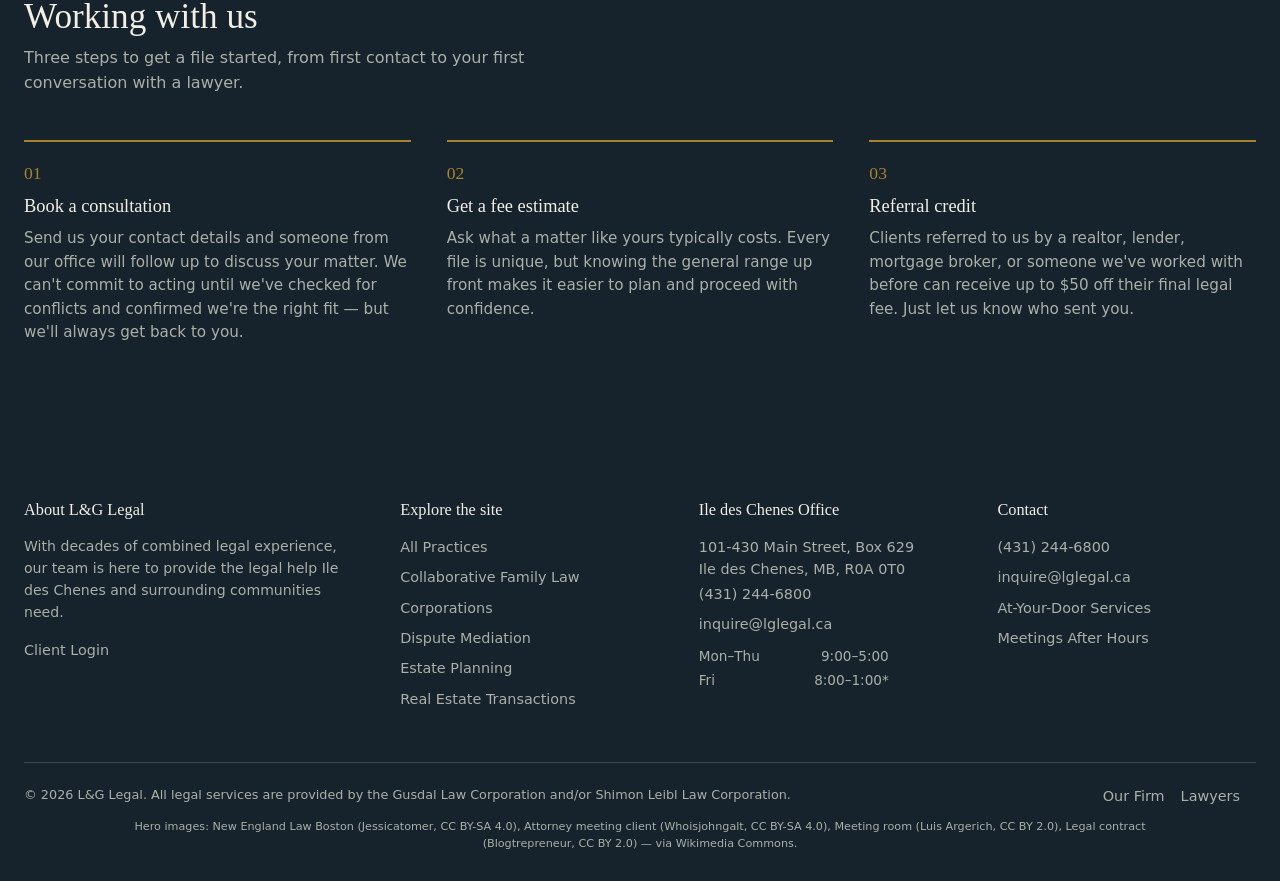
==== commit 09609368: "Add files via upload" ====
--- a/index.html
+++ b/index.html
@@ -18,7 +18,6 @@
 <link rel="stylesheet" href="css/styles.css">
 </head>
 <body>
-<a href="#main" class="skip-link">Skip to main content</a>
 
 <header class="site">
   <div class="topbar">
@@ -57,16 +56,13 @@
         </div>
       </div>
       <div class="has-drop" id="firmDrop">
-        <a href="lawyers.html" class="nav-btn">Lawyers <span class="caret">▾</span></a>
-        <div class="dropdown">
-          <a href="lawyers.html">Lawyers</a>
-        </div>
+        <a href="lawyers.html" class="nav-btn">Lawyers</a>
       </div>
     </nav>
   </div>
 </header>
 
-<main id="main">
+<main>
   <section class="hero" id="home">
     <div class="hero-slider">
       <div class="slides" id="heroSlides">
--- a/css/styles.css
+++ b/css/styles.css
@@ -143,6 +143,7 @@
 .re-intro h2{font-size:1.5rem; max-width:16ch;}
 .re-intro p{color:var(--text-muted); margin-top:14px;}
 .re-intro a{color:var(--accent-2); font-weight:600; text-decoration:none;}
+.re-intro .btn-primary{color:#f2efe6;}
 .re-card{border-left:2px solid var(--accent); padding-left:20px;}
 .re-card h4{font-family:'Fraunces',serif; font-weight:500; font-size:1.15rem; margin:0 0 8px;}
 .re-card a{display:block; text-decoration:none; color:var(--text); margin-bottom:4px;}
@@ -224,7 +225,7 @@
 
 /* btn */
 .btn{display:inline-block; padding:13px 24px; text-decoration:none; font-size:.95rem; font-weight:600; border-radius:2px; border:1px solid transparent;}
-.btn-primary{background:var(--accent-2); color:#f2efe6;}
+.btn-primary{background:var(--accent-2); color:#f2efe6 !important;}
 .btn-primary:hover{background:#324a37;}
 .btn-outline{border-color:var(--border); color:var(--text);}
 .btn-outline:hover{border-color:var(--accent); color:var(--accent);}
@@ -232,4 +233,131 @@
 /* page header for subpages */
 .page-header{background:var(--bg-alt); color:var(--text-alt); padding:100px 0 60px; text-align:center;}
 .page-header h1{font-size:clamp(2.5rem,5vw,4rem); margin-bottom:1rem;}
-.page-header p{font-size:clamp(1.1rem,2vw,1.3rem); max-width:60ch; margin:0 auto; opacity:.9;}+.page-header p{font-size:clamp(1.1rem,2vw,1.3rem); max-width:60ch; margin:0 auto; opacity:.9;}
+
+/* ==========================================================================
+   DEVICE-SPECIFIC OPTIMIZATIONS
+   ========================================================================== */
+
+/* Touch-friendly targets (min 44x44px) */
+@media (pointer: coarse) {
+  a, button, input, select, textarea, .btn, .nav-btn, .slider-nav, .slider-dots button {
+    min-height: 44px;
+    min-width: 44px;
+  }
+  .dropdown a { padding: 14px 18px; }
+  .nav-btn { padding: 14px 20px; }
+  .btn { padding: 16px 28px; }
+  .btn-contact-sm { padding: 10px 18px; }
+}
+
+/* High-DPI displays */
+@media (-webkit-min-device-pixel-ratio: 2), (min-resolution: 192dpi) {
+  .hero-bg img, .slide-bg img { image-rendering: -webkit-optimize-contrast; }
+}
+
+/* Reduced motion */
+@media (prefers-reduced-motion: reduce) {
+  *, *::before, *::after {
+    animation-duration: 0.01ms !important;
+    animation-iteration-count: 1 !important;
+    transition-duration: 0.01ms !important;
+    scroll-behavior: auto !important;
+  }
+}
+
+/* Landscape phone */
+@media (max-width: 720px) and (orientation: landscape) {
+  .hero-slider { min-height: 100vh; height: auto; }
+  .slide-content { padding: 20px 5vw; }
+  .slide-content h1 { font-size: clamp(1.8rem, 6vw, 2.5rem); }
+  .page-header { padding: 60px 0 40px; }
+}
+
+/* Small phones */
+@media (max-width: 480px) {
+  .wrap { padding: 0 16px; }
+  .topbar .wrap { gap: 12px; }
+  .topbar { font-size: .75rem; }
+  .logo .mark { font-size: 1.3rem; }
+  .logo .word { font-size: .85rem; }
+  .nav-btn { padding: 10px 12px; font-size: .85rem; }
+  .caret { display: none; }
+  .hero-slider { min-height: 100vh; }
+  .slide-content { padding: 0 4vw; }
+  .slide-content h1 { font-size: clamp(1.6rem, 7vw, 2.2rem); max-width: 100%; }
+  .slide-content p { font-size: clamp(.95rem, 3.5vw, 1.1rem); max-width: 100%; }
+  .btn { padding: 14px 20px; font-size: .9rem; width: 100%; text-align: center; }
+  .section-head { margin-bottom: 24px; }
+  .ledger-row { grid-template-columns: 1fr; gap: 12px; padding: 18px 0; }
+  .ledger-row h3 { font-size: 1.1rem; }
+  .avatar { width: 64px; height: 64px; }
+  .services-grid { grid-template-columns: 1fr; }
+  .service-card { padding: 24px; }
+  .form-panel { padding: 20px; }
+  .field-row { grid-template-columns: 1fr; }
+  .footer-grid { grid-template-columns: 1fr; gap: 24px; }
+  .bottom-bar { flex-direction: column; align-items: center; text-align: center; }
+  .image-credits { font-size: .65rem; padding: 8px 16px; }
+}
+
+/* Tablet */
+@media (min-width: 721px) and (max-width: 1024px) {
+  .lawyers-grid { grid-template-columns: repeat(2, 1fr); }
+  .steps { grid-template-columns: repeat(2, 1fr); }
+  .services-grid { grid-template-columns: repeat(2, 1fr); }
+  .footer-grid { grid-template-columns: 1fr 1fr; }
+}
+
+/* Desktop large */
+@media (min-width: 1200px) {
+  .wrap { max-width: 1280px; }
+  .lawyers-grid { gap: 60px; }
+  .avatar { width: 96px; height: 96px; font-size: 1.8rem; }
+}
+
+/* Print styles */
+@media print {
+  header, .hero, .slider-nav, .slider-dots, .btn, .nav-btn, .menu-toggle, footer { display: none !important; }
+  body { background: white; color: black; font-size: 12pt; line-height: 1.5; }
+  .wrap { max-width: 100%; padding: 0; }
+  section { padding: 0; }
+  a { color: black; text-decoration: underline; }
+  .page-header { background: white; color: black; padding: 2rem 0; }
+  .page-header h1 { font-size: 2rem; }
+  .ledger-row { border-bottom: 1px solid #ccc; page-break-inside: avoid; }
+  .lawyer { page-break-inside: avoid; }
+  .service-card { border: 1px solid #ccc; page-break-inside: avoid; }
+}
+
+/* Form improvements for mobile */
+input[type="tel"] { -webkit-appearance: none; }
+input[type="email"] { -webkit-appearance: none; }
+input, textarea { -webkit-appearance: none; border-radius: 0; }
+select { -webkit-appearance: none; background-image: url("data:image/svg+xml,%3Csvg xmlns='http://www.w3.org/2000/svg' viewBox='0 0 24 24' fill='%2316222c'%3E%3Cpath d='M7 10l5 5 5-5z'/%3E%3C/svg%3E"); background-repeat: no-repeat; background-position: right 12px center; background-size: 20px; padding-right: 40px; }
+
+/* Slider touch improvements */
+.slides { touch-action: pan-y; }
+.slide { touch-action: pan-y; }
+
+/* iOS viewport fix */
+@supports (height: 100dvh) {
+  .hero-slider { height: 100dvh; min-height: 100dvh; }
+}
+
+/* Focus visible for keyboard navigation */
+:focus-visible { outline: 2px solid var(--accent); outline-offset: 2px; }
+
+
+
+/* Image optimization */
+img { height: auto; max-width: 100%; }
+.slide-bg img { width: 100%; height: 100%; object-fit: cover; }
+
+/* Better text rendering */
+html { -webkit-font-smoothing: antialiased; -moz-osx-font-smoothing: grayscale; text-rendering: optimizeLegibility; }
+
+/* Prevent zoom on input focus (iOS) */
+@media screen and (max-width: 720px) {
+  input, select, textarea { font-size: 16px !important; }
+}
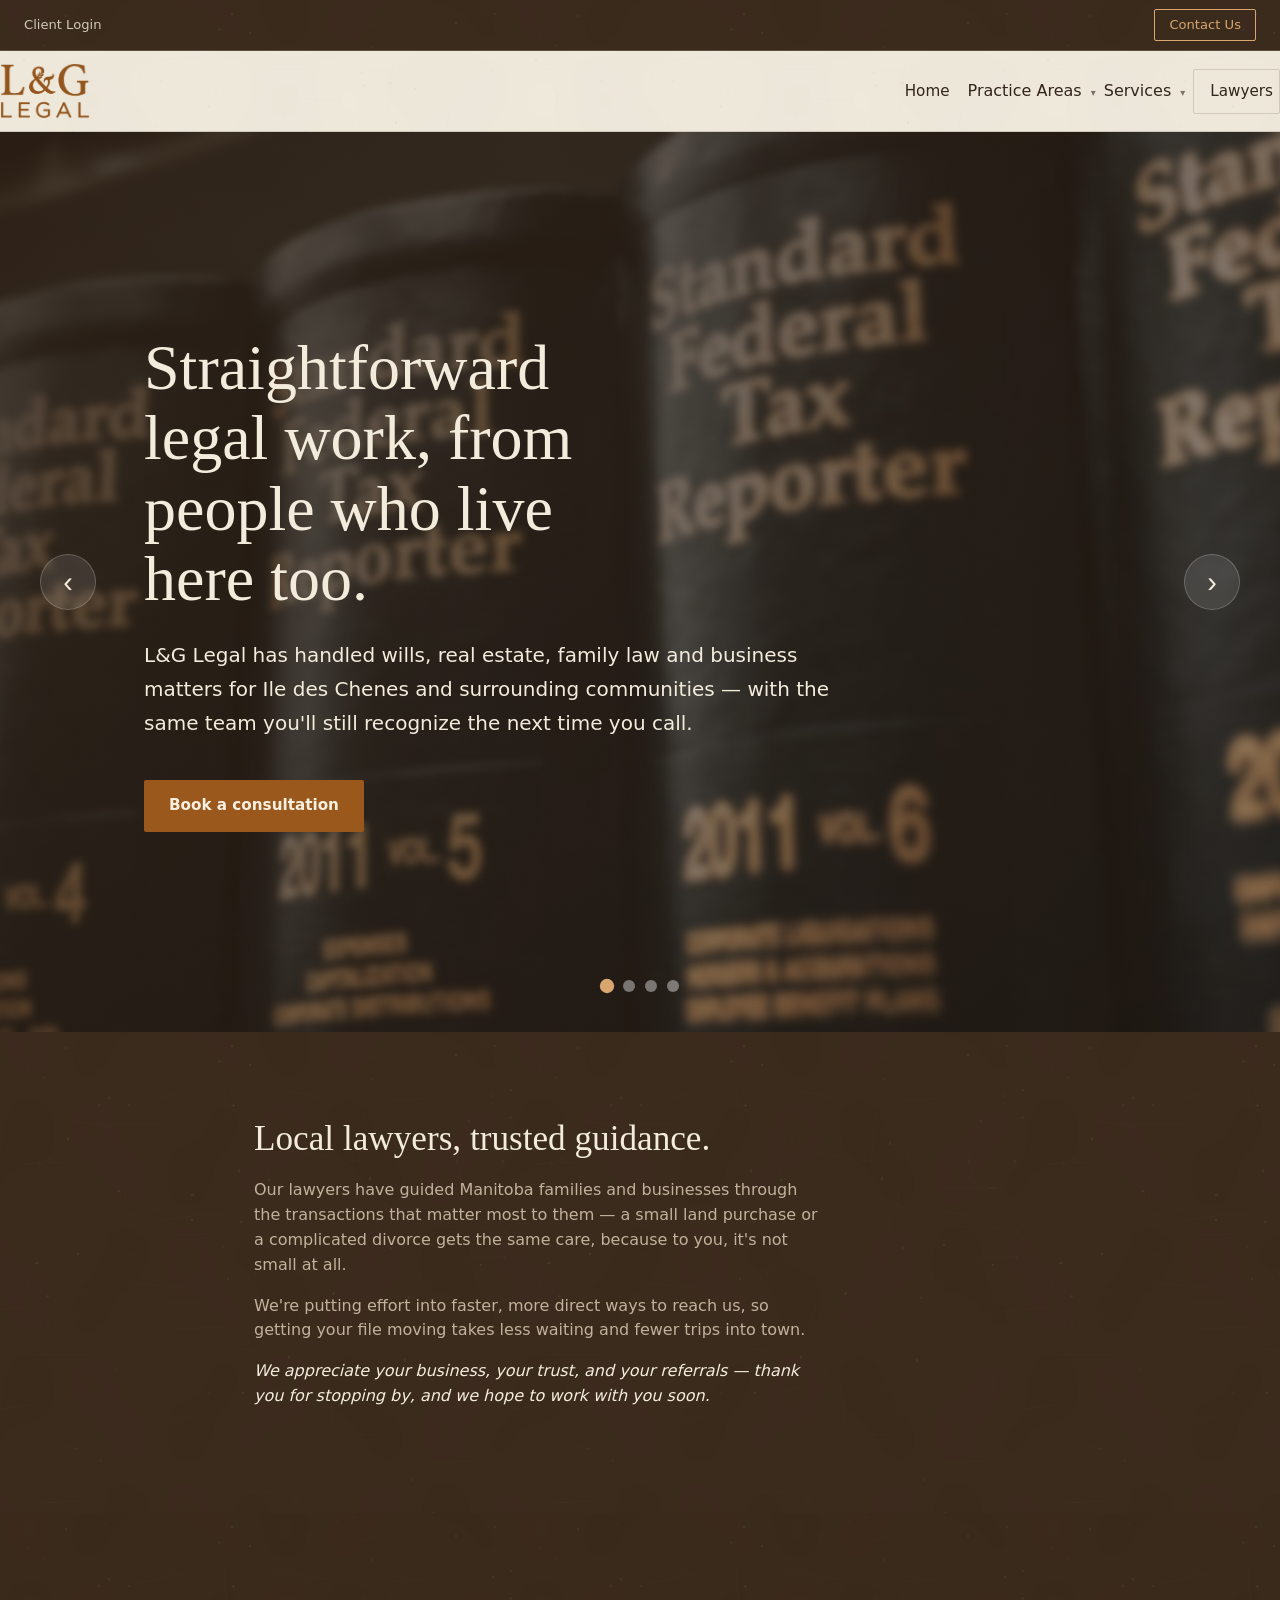
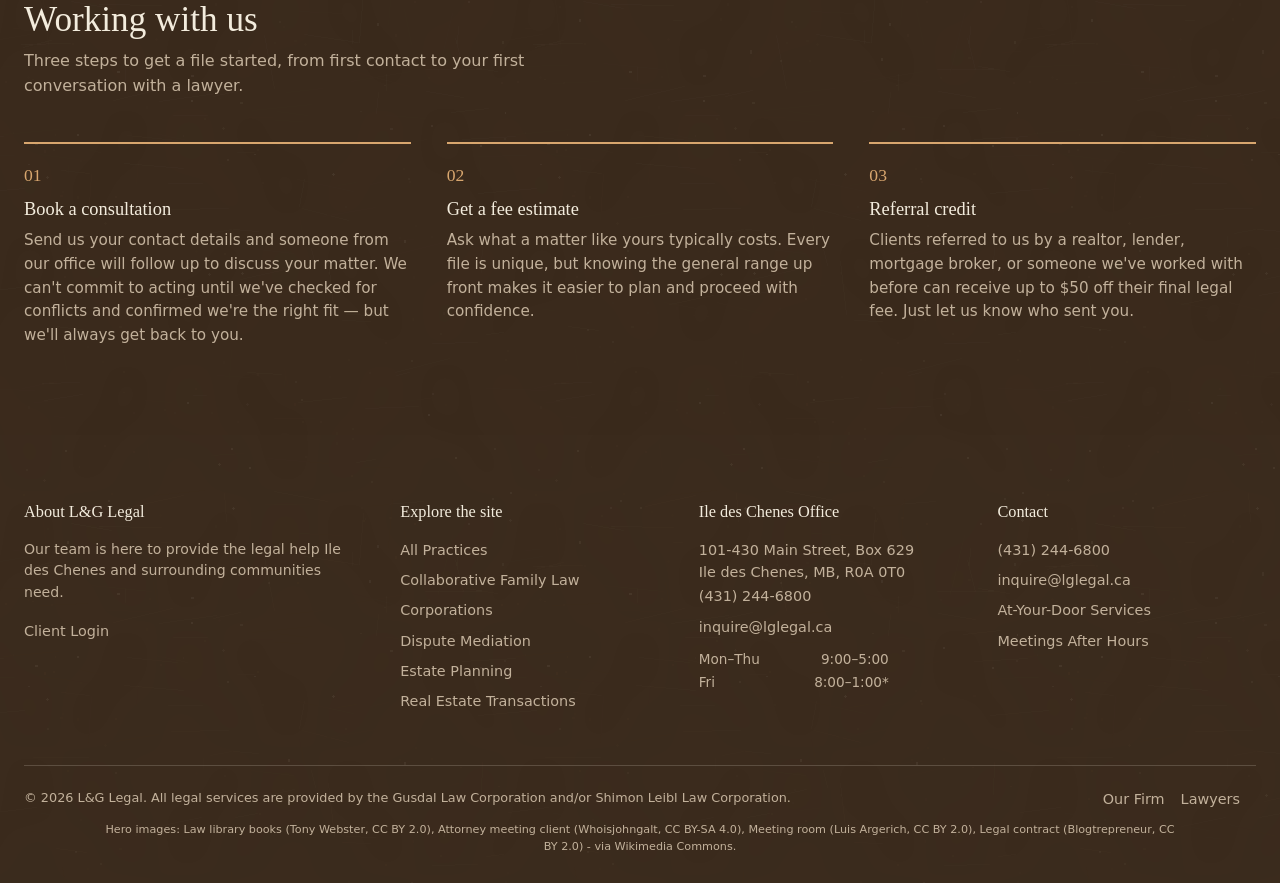
==== commit bc30b554: "Add files via upload" ====
--- a/index.html
+++ b/index.html
@@ -3,14 +3,14 @@
 <head>
 <meta charset="UTF-8">
 <meta name="viewport" content="width=device-width, initial-scale=1, viewport-fit=cover">
-<meta name="theme-color" content="#16222c">
+<meta name="theme-color" content="#3a2a1c">
 <meta name="apple-mobile-web-app-capable" content="yes">
 <meta name="apple-mobile-web-app-status-bar-style" content="black-translucent">
 <meta name="apple-mobile-web-app-title" content="L&G Legal">
 <meta name="mobile-web-app-capable" content="yes">
 <link rel="manifest" href="manifest.json">
 <link rel="apple-touch-icon" href="images/icon-192.png">
-<link rel="icon" type="image/svg+xml" href="data:image/svg+xml,<svg xmlns='http://www.w3.org/2000/svg' viewBox='0 0 100 100'><text y='.9em' font-size='90'>⚖</text></svg>">
+<link rel="icon" type="image/png" sizes="192x192" href="images/icon-192.png">
 <title>L&G Legal — Ile des Chenes, Manitoba</title>
 <link rel="preconnect" href="https://fonts.googleapis.com">
 <link rel="preconnect" href="https://fonts.gstatic.com" crossorigin>
@@ -31,10 +31,7 @@
     </div>
   </div>
   <div class="wrap navbar">
-    <a class="logo" href="index.html">
-      <span class="mark">L<em>&</em>G</span>
-      <span class="word">Legal</span>
-    </a>
+    <a class="logo" href="index.html"><img src="images/logo.png" alt="L&G Legal"></a>
     <button class="menu-toggle" id="menuToggle" aria-expanded="false" aria-controls="mainNav">Menu</button>
     <nav class="main" id="mainNav">
       <a href="index.html">Home</a>
@@ -68,7 +65,7 @@
       <div class="slides" id="heroSlides">
         <div class="slide active" data-slide="0">
           <div class="slide-bg">
-            <img src="https://upload.wikimedia.org/wikipedia/commons/f/ff/New-England-Law-Boston-Stuart-Street-building.jpg" alt="New England Law Boston building">
+            <img src="images/hero-1.jpg" srcset="images/hero-1-960.jpg 960w, images/hero-1.jpg 1920w" sizes="100vw" alt="Law library books" fetchpriority="high" decoding="async">
           </div>
           <div class="slide-content">
             <h1>Straightforward legal work, from people who live here too.</h1>
@@ -78,7 +75,7 @@
         </div>
         <div class="slide" data-slide="1">
           <div class="slide-bg">
-            <img src="https://upload.wikimedia.org/wikipedia/commons/7/7a/Attorney_meets_with_client_for_estate_planning.jpg" alt="Attorney meeting with client">
+            <img src="images/hero-2.jpg" alt="Attorney meeting with client" decoding="async">
           </div>
           <div class="slide-content">
             <h1>At-Your-Door Services</h1>
@@ -88,7 +85,7 @@
         </div>
         <div class="slide" data-slide="2">
           <div class="slide-bg">
-            <img src="https://upload.wikimedia.org/wikipedia/commons/f/fd/Meeting_room%2C_table_and_paper_board.jpg" alt="Professional meeting room">
+            <img src="images/hero-3.jpg" srcset="images/hero-3-960.jpg 960w, images/hero-3.jpg 1920w" sizes="100vw" alt="Professional meeting room" decoding="async">
           </div>
           <div class="slide-content">
             <h1>Meetings After Hours</h1>
@@ -98,7 +95,7 @@
         </div>
         <div class="slide" data-slide="3">
           <div class="slide-bg">
-            <img src="https://upload.wikimedia.org/wikipedia/commons/a/a7/Legal_Contract_%26_Signature_-_Warm_Tones.jpg" alt="Legal contract signing">
+            <img src="images/hero-4.jpg" srcset="images/hero-4-960.jpg 960w, images/hero-4.jpg 1920w" sizes="100vw" alt="Legal contract signing" decoding="async">
           </div>
           <div class="slide-content">
             <h1>Real Estate Transactions</h1>
@@ -156,7 +153,7 @@
     <div class="footer-grid">
       <div>
         <h5>About L&G Legal</h5>
-        <p>With decades of combined legal experience, our team is here to provide the legal help Ile des Chenes and surrounding communities need.</p>
+        <p>Our team is here to provide the legal help Ile des Chenes and surrounding communities need.</p>
         <a href="https://client.cosmolex.com" target="_blank" rel="noopener">Client Login</a>
       </div>
       <div>
@@ -191,7 +188,7 @@
       <span><a href="lawyers.html" style="display:inline;">Our Firm</a><a href="lawyers.html" style="display:inline;">Lawyers</a></span>
     </div>
     <div class="image-credits" style="text-align:center; font-size:.7rem; color:var(--text-muted-alt); padding-top:12px; max-width:1120px; margin:0 auto; padding-left:24px; padding-right:24px; line-height:1.5;">
-      Hero images: New England Law Boston (Jessicatomer, CC BY-SA 4.0), Attorney meeting client (Whoisjohngalt, CC BY-SA 4.0), Meeting room (Luis Argerich, CC BY 2.0), Legal contract (Blogtrepreneur, CC BY 2.0) — via Wikimedia Commons.
+      Hero images: Law library books (Tony Webster, CC BY 2.0), Attorney meeting client (Whoisjohngalt, CC BY-SA 4.0), Meeting room (Luis Argerich, CC BY 2.0), Legal contract (Blogtrepreneur, CC BY 2.0) - via Wikimedia Commons.
     </div>
   </div>
 </footer>
--- a/css/styles.css
+++ b/css/styles.css
@@ -1,26 +1,15 @@
 :root{
-    --bg:#f2efe6; --bg-panel:#fdfcf9; --bg-alt:#16222c; --bg-alt-2:#1f303d;
-    --text:#16222c; --text-alt:#f2efe6; --text-muted:#5a6169; --text-muted-alt:#aab0a8;
-    --accent:#a9822f; --accent-2:#3f5443; --border:rgba(22,34,44,.14); --border-alt:rgba(242,239,230,.16);
-    --shadow: 0 1px 2px rgba(22,34,44,.06);
+    --bg:#efe9dc; --bg-panel:#f8f3e8; --bg-alt:#3a2a1c; --bg-alt-2:#4a3725;
+    --text:#33251a; --text-alt:#f3ecdd; --text-muted:#6e5b47; --text-muted-alt:#c2b19b;
+    --accent:#9a581d; --accent-light:#d8a66e; --accent-2:#6b3f1d;
+    --border:rgba(51,37,26,.16); --border-alt:rgba(243,236,221,.18);
+    --shadow: 0 1px 2px rgba(51,37,26,.06);
+    --grain:url('../images/paper-grain.png');
     padding-top:env(safe-area-inset-top,0px); padding-bottom:env(safe-area-inset-bottom,0px);
 }
-@media (prefers-color-scheme: dark){
-    :root:not([data-theme="light"]){
-      --bg:#12181c; --bg-panel:#1a2329; --bg-alt:#0c1114; --bg-alt-2:#171f24;
-      --text:#eae6da; --text-alt:#eae6da; --text-muted:#a3a89c; --text-muted-alt:#8b9188;
-      --accent:#c9a24c; --accent-2:#7ba081; --border:rgba(234,230,218,.14); --border-alt:rgba(234,230,218,.12);
-      --shadow: 0 1px 2px rgba(0,0,0,.3);
-    }
-}
-:root[data-theme="dark"]{
-    --bg:#12181c; --bg-panel:#1a2329; --bg-alt:#0c1114; --bg-alt-2:#171f24;
-    --text:#eae6da; --text-alt:#eae6da; --text-muted:#a3a89c; --text-muted-alt:#8b9188;
-    --accent:#c9a24c; --accent-2:#7ba081; --border:rgba(234,230,218,.14); --border-alt:rgba(234,230,218,.12);
-}
 *{box-sizing:border-box;}
-html{scroll-behavior:smooth; scroll-padding-top:calc(96px + env(safe-area-inset-top,0px));}
-body{margin:0; background:var(--bg); color:var(--text); font-family:'Public Sans',system-ui,sans-serif; line-height:1.55; -webkit-font-smoothing:antialiased;}
+html{scroll-behavior:smooth; scroll-padding-top:calc(124px + env(safe-area-inset-top,0px));}
+body{margin:0; background-color:var(--bg); background-image:var(--grain); color:var(--text); font-family:'Public Sans',system-ui,sans-serif; line-height:1.55; -webkit-font-smoothing:antialiased;}
 h1,h2,h3{font-family:'Fraunces',Georgia,serif; font-weight:500; line-height:1.08; margin:0;}
 a{color:inherit; text-decoration:none;}
 img,svg{max-width:100%;}
@@ -29,46 +18,44 @@
 @media(max-width:720px){ section{padding:56px 0;} }
 
 /* header */
-header.site{position:sticky; top:0; z-index:40; background:var(--bg-alt); color:var(--text-alt); border-bottom:1px solid var(--border-alt);}
-.topbar{border-bottom:1px solid var(--border-alt); font-size:.82rem;}
+header.site{position:sticky; top:0; z-index:40; background-color:var(--bg); background-image:var(--grain); color:var(--text); border-bottom:1px solid var(--border);}
+.topbar{background-color:var(--bg-alt); background-image:var(--grain); color:var(--text-alt); border-bottom:1px solid var(--border-alt); font-size:.82rem;}
 .topbar .wrap{display:flex; align-items:center; justify-content:space-between; gap:16px; padding-top:9px; padding-bottom:9px; padding-top:calc(9px + env(safe-area-inset-top,0px));}
 .topbar-left{display:flex; gap:18px; flex-wrap:wrap;}
 .topbar-left a{opacity:.82; text-decoration:none;}
-.topbar-left a:hover{opacity:1; color:var(--accent);}
+.topbar-left a:hover{opacity:1; color:var(--accent-light);}
 .serving{display:flex; align-items:center; gap:8px; opacity:.8;}
 .pill{border:1px solid var(--border-alt); border-radius:20px; padding:3px 11px; text-decoration:none; opacity:.85;}
-.pill:hover{border-color:var(--accent); color:var(--accent); opacity:1;}
+.pill:hover{border-color:var(--accent-light); color:var(--accent-light); opacity:1;}
 .topbar-right{display:flex; align-items:center; gap:14px;}
 .topbar-right a{text-decoration:none;}
-.btn-contact-sm{border:1px solid var(--accent); color:var(--accent); padding:5px 14px; border-radius:2px;}
-.btn-contact-sm:hover{background:var(--accent); color:var(--bg-alt);}
-.navbar{display:flex; align-items:center; justify-content:space-between; padding:16px 0;}
-.logo{display:flex; align-items:baseline; gap:8px; text-decoration:none; font-family:'Playfair Display',Georgia,serif;}
-.logo .mark{font-size:1.5rem; font-weight:600; color:var(--text-alt);}
-.logo .mark em{font-family:Arial,sans-serif; font-style:normal; color:var(--accent);}
-.logo .word{font-size:.95rem; letter-spacing:.04em; color:var(--text-muted-alt); font-family:'Public Sans',sans-serif;}
+.btn-contact-sm{border:1px solid var(--accent-light); color:var(--accent-light); padding:5px 14px; border-radius:2px;}
+.btn-contact-sm:hover{background:var(--accent-light); color:var(--bg-alt);}
+.navbar{display:flex; align-items:center; justify-content:space-between; padding:12px 0;}
+.logo{display:flex; align-items:center; text-decoration:none;}
+.logo img{display:block; height:56px; width:auto;}
 nav.main{display:flex; gap:2px; align-items:center;}
-nav.main > a{position:relative; padding:10px 16px; text-decoration:none; font-size:.95rem;}
+nav.main > a{position:relative; padding:10px 16px; text-decoration:none; font-size:.95rem; color:var(--text);}
 nav.main > .has-drop{display:flex; align-items:center;}
 nav.main > .has-drop > a{padding-right:6px;}
 nav.main > .has-drop:hover .dropdown, nav.main > .has-drop:focus-within .dropdown{display:block;}
-.dropdown{display:none; position:absolute; top:100%; left:0; background:var(--bg-alt-2); border:1px solid var(--border-alt); min-width:230px; padding:6px 0; box-shadow:0 8px 24px rgba(0,0,0,.25);}
-.dropdown a{display:block; padding:9px 18px; font-size:.9rem; text-decoration:none; color:var(--text-alt); opacity:.85;}
-.dropdown a:hover{opacity:1; color:var(--accent); background:rgba(255,255,255,.03);}
+.dropdown{display:none; position:absolute; top:100%; left:0; background-color:var(--bg-panel); background-image:var(--grain); border:1px solid var(--border); min-width:230px; padding:6px 0; box-shadow:0 14px 30px rgba(51,37,26,.14);}
+.dropdown a{display:block; padding:9px 18px; font-size:.9rem; text-decoration:none; color:var(--text); opacity:.9;}
+.dropdown a:hover{opacity:1; color:var(--accent); background:rgba(147,85,28,.07);}
 .has-drop{position:relative;}
 .caret{font-size:.62rem; margin-left:4px; opacity:.6;}
-.nav-btn{display:inline-flex; align-items:center; gap:4px; padding:10px 16px; font-size:.95rem; font-weight:500; color:var(--text-alt); background:transparent; border:1px solid transparent; border-radius:2px; text-decoration:none; transition:background .2s, border-color .2s;}
-.nav-btn:hover{background:rgba(255,255,255,.1); border-color:rgba(255,255,255,.2);}
-.menu-toggle{display:none; background:none; border:1px solid var(--border-alt); color:var(--text-alt); padding:8px 10px; border-radius:2px;}
+.nav-btn{display:inline-flex; align-items:center; gap:4px; padding:10px 16px; font-size:.95rem; font-weight:500; color:var(--text); background:transparent; border:1px solid var(--border); border-radius:2px; text-decoration:none; transition:background .2s, border-color .2s, color .2s;}
+.nav-btn:hover{background:rgba(147,85,28,.07); border-color:var(--accent); color:var(--accent);}
+.menu-toggle{display:none; background:none; border:1px solid var(--border); color:var(--text); padding:8px 10px; border-radius:2px;}
 @media(max-width:900px){
-    nav.main{display:none; position:absolute; left:0; right:0; top:100%; background:var(--bg-alt); flex-direction:column; align-items:stretch; border-bottom:1px solid var(--border-alt); padding:6px 0;}
+    nav.main{display:none; position:absolute; left:0; right:0; top:100%; background-color:var(--bg); background-image:var(--grain); flex-direction:column; align-items:stretch; border-bottom:1px solid var(--border); padding:6px 0; box-shadow:0 16px 28px rgba(51,37,26,.12);}
     nav.main.open{display:flex;}
     nav.main > a, nav.main > .has-drop > a, nav.main > .has-drop > .nav-btn{padding:12px 24px; display:flex; align-items:center; justify-content:space-between;}
-    .dropdown{position:static; display:block; border:none; background:rgba(255,255,255,.02); box-shadow:none;}
+    .dropdown{position:static; display:block; border:none; background-color:rgba(147,85,28,.04); background-image:none; box-shadow:none;}
     .has-drop:hover .dropdown, .has-drop .dropdown{display:none;}
     .has-drop.open .dropdown{display:block;}
     .menu-toggle{display:block;}
-    .topbar-left{display:none;}
+    .topbar-left{display:flex;}
 }
 
 /* hero slider */
@@ -76,12 +63,9 @@
 .hero-slider{position:relative; width:100%; height:100vh; min-height:600px;}
 .slides{display:flex; width:100%; height:100%; transition:transform .6s cubic-bezier(.25,.46,.45,.94);}
 .slide{position:relative; flex:0 0 100%; width:100%; height:100%;}
-.slide-bg{position:absolute; inset:0; z-index:0;}
+.slide-bg{position:absolute; inset:0; z-index:0; background-color:var(--bg-alt);}
 .slide-bg img{width:100%; height:100%; object-fit:cover;}
-.slide-bg::after{content:""; position:absolute; inset:0; background:linear-gradient(135deg, rgba(22,34,44,.85) 0%, rgba(22,34,44,.6) 50%, rgba(22,34,44,.4) 100%);}
-@media (prefers-color-scheme: dark){
-    .slide-bg::after{background:linear-gradient(135deg, rgba(18,24,28,.9) 0%, rgba(18,24,28,.7) 50%, rgba(18,24,28,.5) 100%);}
-}
+.slide-bg::after{content:""; position:absolute; inset:0; background:linear-gradient(135deg, rgba(45,31,19,.88) 0%, rgba(45,31,19,.64) 50%, rgba(45,31,19,.42) 100%);}
 .slide-content{position:relative; z-index:1; display:flex; flex-direction:column; justify-content:center; align-items:flex-start; height:100%; padding:0 5vw; max-width:1120px; margin:0 auto; color:var(--text-alt); text-align:left;}
 .slide-content h1{font-size:clamp(2.2rem,5vw,4rem); max-width:14ch; line-height:1.1; margin:0 0 1.5rem; font-weight:500; animation:slideUp .8s ease forwards; opacity:0; transform:translateY(30px);}
 .slide-content p{font-size:clamp(1rem,2vw,1.25rem); max-width:55ch; line-height:1.7; margin:0 0 2.5rem; opacity:.9; animation:slideUp .8s .15s ease forwards; opacity:0; transform:translateY(30px);}
@@ -99,7 +83,7 @@
     .slide-content h1,.slide-content p,.slide-content .btn{animation:none; opacity:1; transform:none;}
 }
 .slider-nav{position:absolute; top:50%; transform:translateY(-50%); z-index:10; width:56px; height:56px; border-radius:50%; background:rgba(255,255,255,.1); border:1px solid rgba(255,255,255,.2); color:var(--text-alt); font-size:1.8rem; cursor:pointer; display:flex; align-items:center; justify-content:center; transition:background .2s, border-color .2s;}
-.slider-nav:hover{background:var(--accent); border-color:var(--accent);}
+.slider-nav:hover{background:var(--accent-light); border-color:var(--accent-light); color:var(--bg-alt);}
 .slider-nav.prev{left:40px;}
 .slider-nav.next{right:40px;}
 @media(max-width:720px){
@@ -109,19 +93,19 @@
 }
 .slider-dots{position:absolute; bottom:40px; left:50%; transform:translateX(-50%); display:flex; gap:10px; z-index:10;}
 .slider-dots button{width:12px; height:12px; border-radius:50%; border:none; background:rgba(255,255,255,.4); cursor:pointer; transition:background .2s, transform .2s;}
-.slider-dots button.active{background:var(--accent); transform:scale(1.2);}
-.slider-dots button:hover{background:var(--accent);}
+.slider-dots button.active{background:var(--accent-light); transform:scale(1.2);}
+.slider-dots button:hover{background:var(--accent-light);}
 @media(max-width:720px){ .slider-dots{bottom:24px;} }
 
 /* about */
-.about{background:var(--bg-alt); color:var(--text-alt);}
-.about .wrap{display:grid; grid-template-columns:1.3fr .7fr; gap:64px;}
+.about{background-color:var(--bg-alt); background-image:var(--grain); color:var(--text-alt);}
+.about .wrap{display:grid; grid-template-columns:1fr; gap:64px; max-width:820px; margin:0 auto;}
 @media(max-width:860px){ .about .wrap{grid-template-columns:1fr; gap:40px;} }
 .about h2{font-size:clamp(1.6rem,3vw,2.2rem); margin-bottom:20px;}
 .about p{color:var(--text-muted-alt); max-width:56ch; margin:0 0 16px;}
 .about p:last-of-type{color:var(--text-alt); font-style:italic;}
 .stat{border-left:2px solid var(--accent); padding-left:22px;}
-.stat .num{font-family:'Fraunces',serif; font-size:3rem; color:var(--accent); display:block;}
+.stat .num{font-family:'Fraunces',serif; font-size:3rem; color:var(--accent-light); display:block;}
 .stat .label{color:var(--text-muted-alt); font-size:.95rem;}
 
 /* practice areas — ledger rows */
@@ -137,13 +121,13 @@
 .ledger-row a.ask:hover{border-color:var(--accent-2);}
 
 /* real estate callout */
-.re-callout{background:var(--bg-panel); border-top:1px solid var(--border); border-bottom:1px solid var(--border);}
-.re-callout .wrap{display:grid; grid-template-columns:1fr 1fr 1fr; gap:36px;}
+.re-callout{background-color:var(--bg-panel); background-image:var(--grain); border-top:1px solid var(--border); border-bottom:1px solid var(--border);}
+.re-callout .wrap{display:grid; grid-template-columns:1fr; gap:36px;}
 @media(max-width:860px){ .re-callout .wrap{grid-template-columns:1fr;} }
 .re-intro h2{font-size:1.5rem; max-width:16ch;}
 .re-intro p{color:var(--text-muted); margin-top:14px;}
 .re-intro a{color:var(--accent-2); font-weight:600; text-decoration:none;}
-.re-intro .btn-primary{color:#f2efe6;}
+.re-intro .btn-primary{color:#f7f0e1;}
 .re-card{border-left:2px solid var(--accent); padding-left:20px;}
 .re-card h4{font-family:'Fraunces',serif; font-weight:500; font-size:1.15rem; margin:0 0 8px;}
 .re-card a{display:block; text-decoration:none; color:var(--text); margin-bottom:4px;}
@@ -151,19 +135,22 @@
 .re-card .addr{color:var(--text-muted); font-size:.92rem; margin-top:6px;}
 
 /* services pages */
-.services-hero{background:var(--bg-alt); color:var(--text-alt); padding:120px 0 80px; text-align:center;}
+.services-hero{background-color:var(--bg-alt); background-image:var(--grain); color:var(--text-alt); padding:120px 0 80px; text-align:center;}
 .services-hero h1{font-size:clamp(2.5rem,5vw,4rem); margin-bottom:1rem;}
 .services-hero p{font-size:clamp(1.1rem,2vw,1.3rem); max-width:60ch; margin:0 auto; opacity:.9;}
 .services-content{padding:80px 0;}
+.services-content h2{margin-bottom:16px;}
+.services-content .wrap p, .services-content .wrap li{max-width:72ch;}
+.lawyer-card p{max-width:none;}
 .services-grid{display:grid; grid-template-columns:repeat(auto-fit, minmax(300px, 1fr)); gap:40px; margin-top:40px;}
-.service-card{background:var(--bg-panel); border:1px solid var(--border); padding:40px; border-radius:4px; transition:transform .2s, box-shadow .2s;}
-.service-card:hover{transform:translateY(-4px); box-shadow:0 12px 32px rgba(22,34,44,.1);}
+.service-card{background-color:var(--bg-panel); background-image:var(--grain); border:1px solid var(--border); padding:40px; border-radius:4px; transition:transform .2s, box-shadow .2s;}
+.service-card:hover{transform:translateY(-4px); box-shadow:0 12px 32px rgba(51,37,26,.12);}
 .service-card h3{font-family:'Fraunces',serif; font-size:1.5rem; margin-bottom:1rem; color:var(--text);}
 .service-card p{color:var(--text-muted); line-height:1.7;}
 .service-card .btn{margin-top:20px;}
 
 /* lawyers */
-.lawyers-grid{display:grid; grid-template-columns:repeat(3,1fr); gap:44px; margin-top:8px;}
+.lawyers-grid{display:grid; grid-template-columns:repeat(2,1fr); gap:44px; margin-top:8px;}
 @media(max-width:860px){ .lawyers-grid{grid-template-columns:1fr; gap:40px;} }
 .avatar{width:76px; height:76px; border-radius:50%; border:1.5px solid var(--accent); background-size:cover; background-position:center; background-repeat:no-repeat; margin-bottom:18px;}
 .lawyer h3{font-size:1.3rem; margin-bottom:4px; font-weight:500;}
@@ -171,12 +158,12 @@
 .lawyer p{color:var(--text-muted); font-size:.96rem; margin:0;}
 
 /* process */
-.process{background:var(--bg-alt); color:var(--text-alt);}
+.process{background-color:var(--bg-alt); background-image:var(--grain); color:var(--text-alt);}
 .process .section-head p{color:var(--text-muted-alt);}
 .steps{display:grid; grid-template-columns:repeat(3,1fr); gap:36px; counter-reset:step;}
 @media(max-width:860px){ .steps{grid-template-columns:1fr;} }
-.step{border-top:2px solid var(--accent); padding-top:18px;}
-.step .n{font-family:'Fraunces',serif; color:var(--accent); font-size:1.1rem; display:block; margin-bottom:10px;}
+.step{border-top:2px solid var(--accent-light); padding-top:18px;}
+.step .n{font-family:'Fraunces',serif; color:var(--accent-light); font-size:1.1rem; display:block; margin-bottom:10px;}
 .step h3{font-size:1.15rem; font-weight:500; margin-bottom:10px;}
 .step p{color:var(--text-muted-alt); font-size:.95rem; margin:0;}
 
@@ -184,7 +171,7 @@
 .contact .wrap{display:grid; grid-template-columns:1fr 1fr; gap:60px; align-items:start;}
 @media(max-width:900px){ .contact .wrap{grid-template-columns:1fr;} }
 .offices{display:grid; gap:26px; margin-top:30px;}
-.office{border:1px solid var(--border); padding:22px 24px; background:var(--bg-panel);}
+.office{border:1px solid var(--border); padding:22px 24px; background-color:var(--bg-panel); background-image:var(--grain);}
 .office h4{font-family:'Fraunces',serif; font-weight:500; font-size:1.15rem; margin-bottom:10px;}
 .office .addr, .office .phone, .office a{display:block; color:var(--text-muted); text-decoration:none; font-size:.95rem; margin-bottom:4px;}
 .office a:hover{color:var(--accent-2);}
@@ -192,7 +179,7 @@
 .hours div{display:flex; justify-content:space-between; max-width:220px; padding:2px 0;}
 .hours .note{margin-top:8px; font-size:.78rem;}
 
-.form-panel{background:var(--bg-panel); border:1px solid var(--border); padding:32px;}
+.form-panel{background-color:var(--bg-panel); background-image:var(--grain); border:1px solid var(--border); padding:32px;}
 .form-panel h3{font-size:1.3rem; font-weight:500; margin-bottom:6px;}
 .form-panel > p{color:var(--text-muted); font-size:.92rem; margin:0 0 24px;}
 .field-row{display:grid; grid-template-columns:1fr 1fr; gap:16px;}
@@ -202,21 +189,21 @@
 input, textarea{width:100%; border:none; border-bottom:1px solid var(--border); background:transparent; padding:9px 2px; font:inherit; color:var(--text); margin-bottom:20px;}
 input:focus, textarea:focus{outline:none; border-bottom-color:var(--accent);}
 textarea{resize:vertical; min-height:90px;}
-button[type="submit"]{background:var(--accent-2); color:#f2efe6; border:none; padding:13px 26px; font-size:.95rem; font-weight:600; cursor:pointer; border-radius:2px;}
-button[type="submit"]:hover{background:#324a37;}
+button[type="submit"]{background:var(--accent); color:#f7f0e1; border:none; padding:13px 26px; font-size:.95rem; font-weight:600; cursor:pointer; border-radius:2px;}
+button[type="submit"]:hover{background:#7f4514;}
 button:focus-visible, a:focus-visible, input:focus-visible, textarea:focus-visible{outline:2px solid var(--accent); outline-offset:2px;}
 .thanks{display:none; padding:20px 0;}
 .thanks.show{display:block;}
 .thanks h3{margin-bottom:8px;}
 
 /* footer */
-footer{background:var(--bg-alt); color:var(--text-muted-alt); padding:64px 0 28px; padding-bottom:calc(28px + env(safe-area-inset-bottom,0px));}
+footer{background-color:var(--bg-alt); background-image:var(--grain); color:var(--text-muted-alt); padding:64px 0 28px; padding-bottom:calc(28px + env(safe-area-inset-bottom,0px));}
 .footer-grid{display:grid; grid-template-columns:1.3fr 1fr 1fr 1fr; gap:40px;}
 @media(max-width:860px){ .footer-grid{grid-template-columns:1fr 1fr; row-gap:36px;} }
 @media(max-width:520px){ .footer-grid{grid-template-columns:1fr;} }
 footer h5{color:var(--text-alt); font-family:'Fraunces',serif; font-weight:500; font-size:1.02rem; margin:0 0 14px;}
 footer a{display:block; text-decoration:none; color:var(--text-muted-alt); font-size:.9rem; margin-bottom:8px;}
-footer a:hover{color:var(--accent);}
+footer a:hover{color:var(--accent-light);}
 footer p{font-size:.88rem; margin:0 0 16px;}
 .foot-hours{font-size:.85rem; margin-top:10px;}
 .foot-hours div{display:flex; justify-content:space-between; max-width:190px; padding:1px 0;}
@@ -225,13 +212,13 @@
 
 /* btn */
 .btn{display:inline-block; padding:13px 24px; text-decoration:none; font-size:.95rem; font-weight:600; border-radius:2px; border:1px solid transparent;}
-.btn-primary{background:var(--accent-2); color:#f2efe6 !important;}
-.btn-primary:hover{background:#324a37;}
+.btn-primary{background:var(--accent); color:#f7f0e1 !important;}
+.btn-primary:hover{background:#7f4514;}
 .btn-outline{border-color:var(--border); color:var(--text);}
 .btn-outline:hover{border-color:var(--accent); color:var(--accent);}
 
 /* page header for subpages */
-.page-header{background:var(--bg-alt); color:var(--text-alt); padding:100px 0 60px; text-align:center;}
+.page-header{background-color:var(--bg-alt); background-image:var(--grain); color:var(--text-alt); padding:100px 0 60px; text-align:center;}
 .page-header h1{font-size:clamp(2.5rem,5vw,4rem); margin-bottom:1rem;}
 .page-header p{font-size:clamp(1.1rem,2vw,1.3rem); max-width:60ch; margin:0 auto; opacity:.9;}
 
@@ -277,10 +264,10 @@
 /* Small phones */
 @media (max-width: 480px) {
   .wrap { padding: 0 16px; }
+  .navbar { padding: 10px 16px; }
   .topbar .wrap { gap: 12px; }
   .topbar { font-size: .75rem; }
-  .logo .mark { font-size: 1.3rem; }
-  .logo .word { font-size: .85rem; }
+  .logo img { height: 46px; }
   .nav-btn { padding: 10px 12px; font-size: .85rem; }
   .caret { display: none; }
   .hero-slider { min-height: 100vh; }
@@ -334,7 +321,12 @@
 input[type="tel"] { -webkit-appearance: none; }
 input[type="email"] { -webkit-appearance: none; }
 input, textarea { -webkit-appearance: none; border-radius: 0; }
-select { -webkit-appearance: none; background-image: url("data:image/svg+xml,%3Csvg xmlns='http://www.w3.org/2000/svg' viewBox='0 0 24 24' fill='%2316222c'%3E%3Cpath d='M7 10l5 5 5-5z'/%3E%3C/svg%3E"); background-repeat: no-repeat; background-position: right 12px center; background-size: 20px; padding-right: 40px; }
+select { -webkit-appearance: none; background-image: url("data:image/svg+xml,%3Csvg xmlns='http://www.w3.org/2000/svg' viewBox='0 0 24 24' fill='%2333251a'%3E%3Cpath d='M7 10l5 5 5-5z'/%3E%3C/svg%3E"); background-repeat: no-repeat; background-position: right 12px center; background-size: 20px; padding-right: 40px; }
+
+/* Practice area lawyer cards - responsive */
+.lawyer-card{display:flex; flex-direction:column; align-items:center; text-align:center; gap:16px; padding:32px 24px; max-width:560px; margin:0 auto; background-color:var(--bg-panel); background-image:var(--grain); border:1px solid var(--border);}
+.lawyer-card .avatar{width:96px; height:96px; flex-shrink:0;}
+.lawyer-card-content{width:100%;}
 
 /* Slider touch improvements */
 .slides { touch-action: pan-y; }
